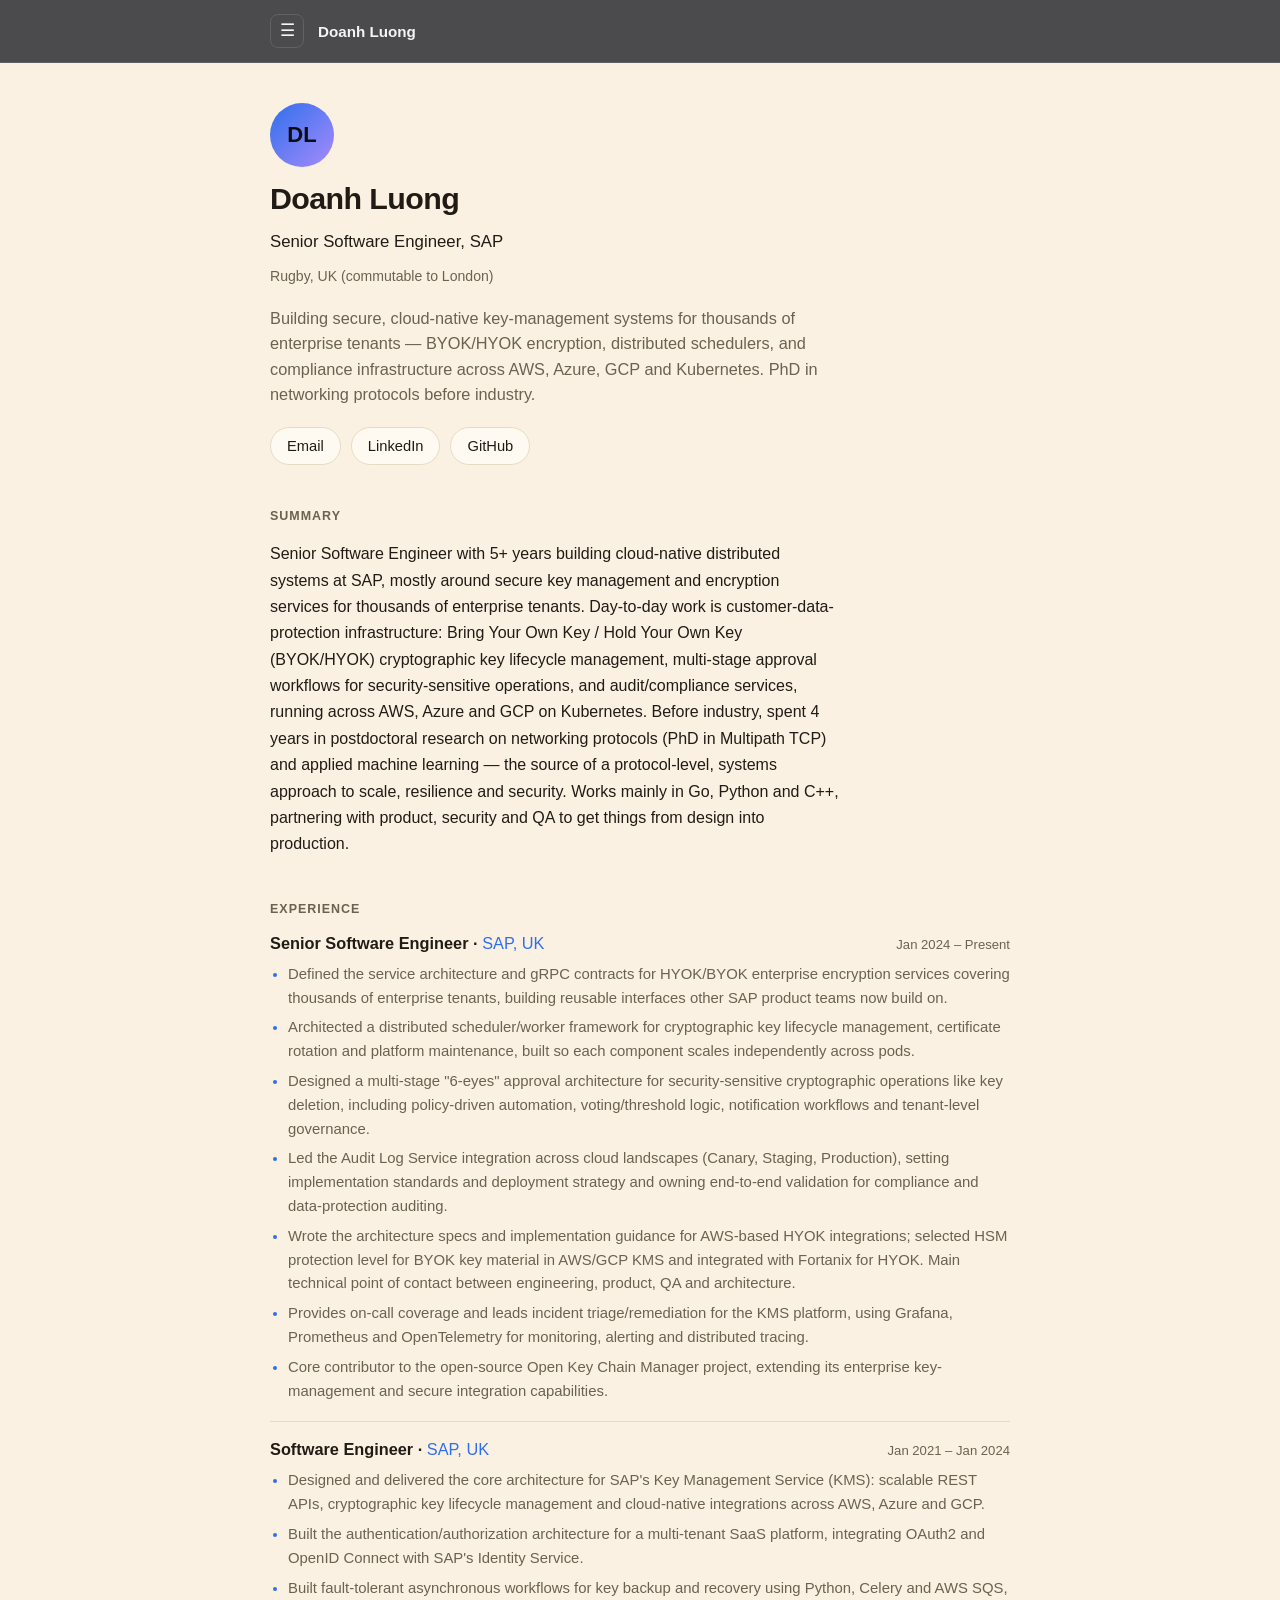
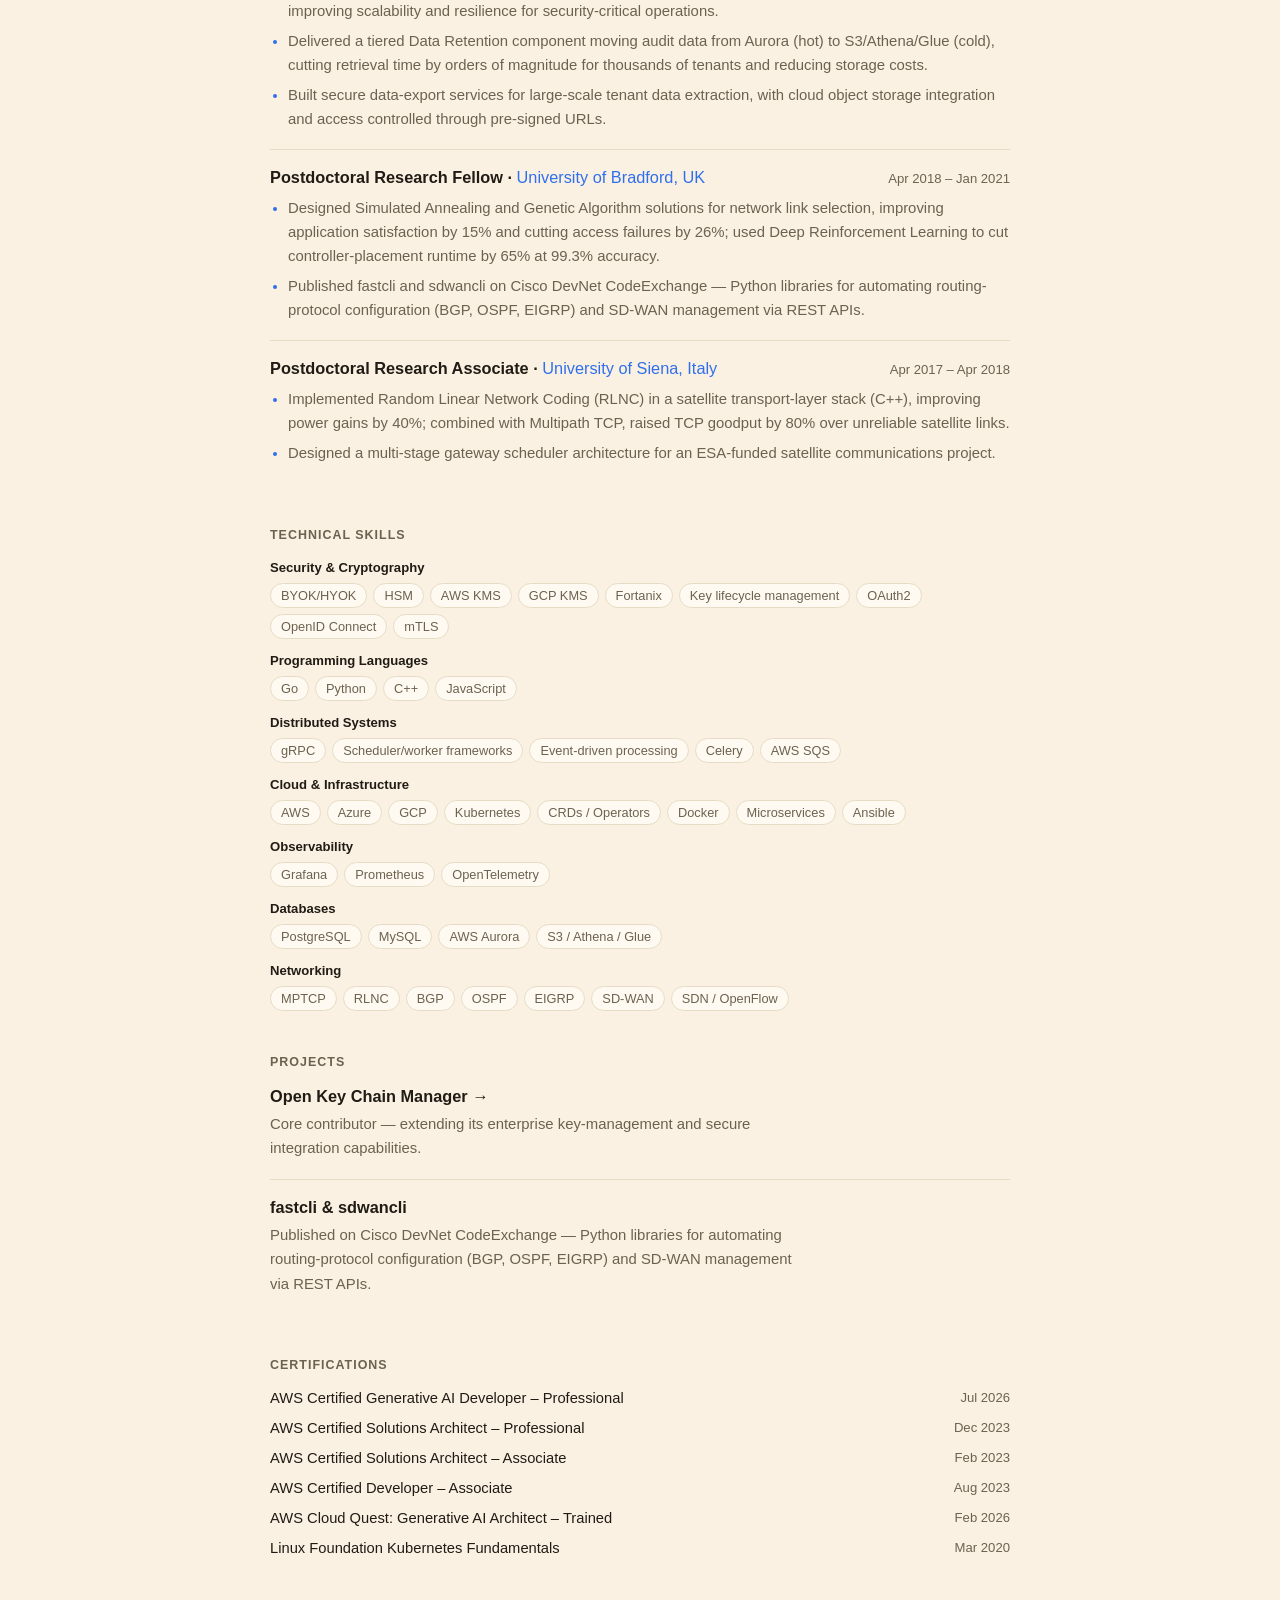
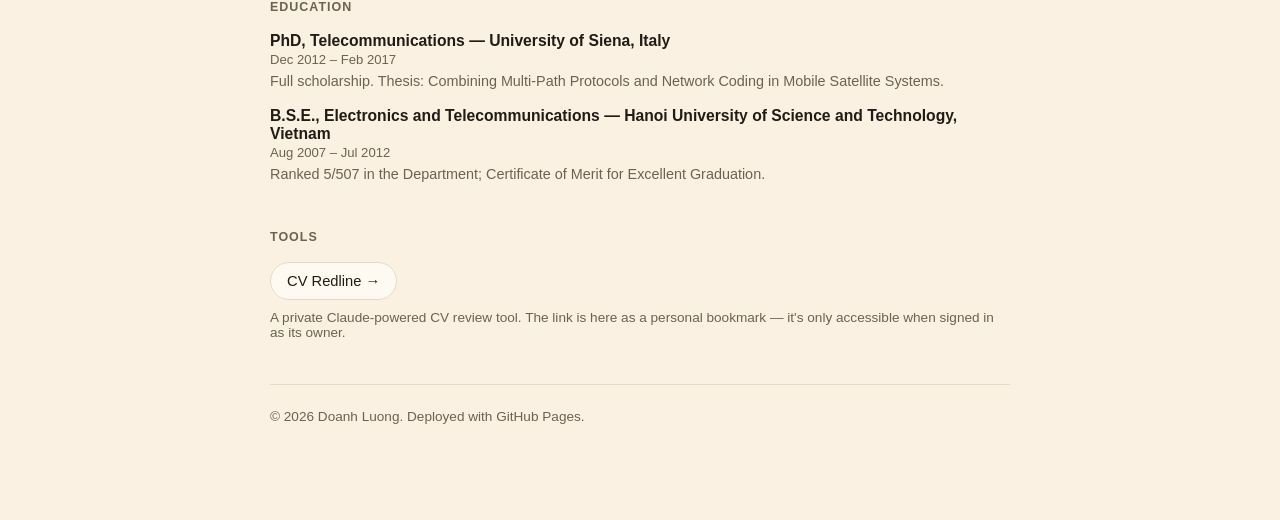
==== index.html @ 2b7ab1e9 "Switch nav to hamburger dropdown menu, warm cream/dark-gray theme Replaces the horizontal tab bar wi" ====
<!doctype html>
<html lang="en">
<head>
<meta charset="UTF-8" />
<meta name="viewport" content="width=device-width, initial-scale=1.0" />
<title>Doanh Luong — Senior Software Engineer</title>
<meta name="description" content="Portfolio of Doanh Luong, Senior Software Engineer at SAP — cloud-native key management, encryption services, and distributed systems." />
<link rel="icon" href="data:," />
<link rel="stylesheet" href="style.css" />
</head>
<body>
  <div class="topnav">
    <div class="topnav-bar">
      <button class="nav-toggle" id="navToggle" type="button" aria-expanded="false" aria-controls="navMenu" aria-label="Toggle navigation">&#9776;</button>
      <a class="brand" href="#top">Doanh Luong</a>
    </div>
    <nav class="nav-menu" id="navMenu" hidden>
      <a href="#top">Home</a>
      <a href="#experience">Experience</a>
      <a href="#skills">Skills</a>
      <a href="#projects">Projects</a>
      <a href="#certifications">Certifications</a>
      <a href="#education">Education</a>
      <a href="#tools">Tools</a>
    </nav>
  </div>
  <div class="wrap">
    <header class="hero" id="top">
      <div class="avatar">DL</div>
      <h1>Doanh Luong</h1>
      <p class="role-line">Senior Software Engineer, SAP</p>
      <p class="location-line">Rugby, UK (commutable to London)</p>
      <p class="tagline">Building secure, cloud-native key-management systems for thousands of enterprise tenants — BYOK/HYOK encryption, distributed schedulers, and compliance infrastructure across AWS, Azure, GCP and Kubernetes. PhD in networking protocols before industry.</p>
      <div class="links" style="margin-top: 6px;">
        <a href="mailto:kimdoanh89@gmail.com">Email</a>
        <a href="https://linkedin.com/in/doanhkimluong" target="_blank" rel="noopener">LinkedIn</a>
        <a href="https://github.com/kimdoanh89" target="_blank" rel="noopener">GitHub</a>
      </div>
    </header>

    <section>
      <h2>Summary</h2>
      <p class="body">
        Senior Software Engineer with 5+ years building cloud-native distributed systems at SAP, mostly around secure key
        management and encryption services for thousands of enterprise tenants. Day-to-day work is customer-data-protection
        infrastructure: Bring Your Own Key / Hold Your Own Key (BYOK/HYOK) cryptographic key lifecycle management,
        multi-stage approval workflows for security-sensitive operations, and audit/compliance services, running across
        AWS, Azure and GCP on Kubernetes. Before industry, spent 4 years in postdoctoral research on networking protocols
        (PhD in Multipath TCP) and applied machine learning — the source of a protocol-level, systems approach to scale,
        resilience and security. Works mainly in Go, Python and C++, partnering with product, security and QA to get things
        from design into production.
      </p>
    </section>

    <section id="experience">
      <h2>Experience</h2>

      <div class="entry">
        <div class="entry-head">
          <p class="entry-title">Senior Software Engineer &middot; <span class="entry-org">SAP, UK</span></p>
          <span class="entry-dates">Jan 2024 – Present</span>
        </div>
        <ul>
          <li>Defined the service architecture and gRPC contracts for HYOK/BYOK enterprise encryption services covering thousands of enterprise tenants, building reusable interfaces other SAP product teams now build on.</li>
          <li>Architected a distributed scheduler/worker framework for cryptographic key lifecycle management, certificate rotation and platform maintenance, built so each component scales independently across pods.</li>
          <li>Designed a multi-stage "6-eyes" approval architecture for security-sensitive cryptographic operations like key deletion, including policy-driven automation, voting/threshold logic, notification workflows and tenant-level governance.</li>
          <li>Led the Audit Log Service integration across cloud landscapes (Canary, Staging, Production), setting implementation standards and deployment strategy and owning end-to-end validation for compliance and data-protection auditing.</li>
          <li>Wrote the architecture specs and implementation guidance for AWS-based HYOK integrations; selected HSM protection level for BYOK key material in AWS/GCP KMS and integrated with Fortanix for HYOK. Main technical point of contact between engineering, product, QA and architecture.</li>
          <li>Provides on-call coverage and leads incident triage/remediation for the KMS platform, using Grafana, Prometheus and OpenTelemetry for monitoring, alerting and distributed tracing.</li>
          <li>Core contributor to the open-source Open Key Chain Manager project, extending its enterprise key-management and secure integration capabilities.</li>
        </ul>
      </div>

      <div class="entry">
        <div class="entry-head">
          <p class="entry-title">Software Engineer &middot; <span class="entry-org">SAP, UK</span></p>
          <span class="entry-dates">Jan 2021 – Jan 2024</span>
        </div>
        <ul>
          <li>Designed and delivered the core architecture for SAP's Key Management Service (KMS): scalable REST APIs, cryptographic key lifecycle management and cloud-native integrations across AWS, Azure and GCP.</li>
          <li>Built the authentication/authorization architecture for a multi-tenant SaaS platform, integrating OAuth2 and OpenID Connect with SAP's Identity Service.</li>
          <li>Built fault-tolerant asynchronous workflows for key backup and recovery using Python, Celery and AWS SQS, improving scalability and resilience for security-critical operations.</li>
          <li>Delivered a tiered Data Retention component moving audit data from Aurora (hot) to S3/Athena/Glue (cold), cutting retrieval time by orders of magnitude for thousands of tenants and reducing storage costs.</li>
          <li>Built secure data-export services for large-scale tenant data extraction, with cloud object storage integration and access controlled through pre-signed URLs.</li>
        </ul>
      </div>

      <div class="entry">
        <div class="entry-head">
          <p class="entry-title">Postdoctoral Research Fellow &middot; <span class="entry-org">University of Bradford, UK</span></p>
          <span class="entry-dates">Apr 2018 – Jan 2021</span>
        </div>
        <ul>
          <li>Designed Simulated Annealing and Genetic Algorithm solutions for network link selection, improving application satisfaction by 15% and cutting access failures by 26%; used Deep Reinforcement Learning to cut controller-placement runtime by 65% at 99.3% accuracy.</li>
          <li>Published fastcli and sdwancli on Cisco DevNet CodeExchange — Python libraries for automating routing-protocol configuration (BGP, OSPF, EIGRP) and SD-WAN management via REST APIs.</li>
        </ul>
      </div>

      <div class="entry">
        <div class="entry-head">
          <p class="entry-title">Postdoctoral Research Associate &middot; <span class="entry-org">University of Siena, Italy</span></p>
          <span class="entry-dates">Apr 2017 – Apr 2018</span>
        </div>
        <ul>
          <li>Implemented Random Linear Network Coding (RLNC) in a satellite transport-layer stack (C++), improving power gains by 40%; combined with Multipath TCP, raised TCP goodput by 80% over unreliable satellite links.</li>
          <li>Designed a multi-stage gateway scheduler architecture for an ESA-funded satellite communications project.</li>
        </ul>
      </div>
    </section>

    <section id="skills">
      <h2>Technical Skills</h2>
      <div class="skill-group">
        <p class="skill-group-label">Security &amp; Cryptography</p>
        <div class="tag-row">
          <span class="tag">BYOK/HYOK</span><span class="tag">HSM</span><span class="tag">AWS KMS</span><span class="tag">GCP KMS</span><span class="tag">Fortanix</span><span class="tag">Key lifecycle management</span><span class="tag">OAuth2</span><span class="tag">OpenID Connect</span><span class="tag">mTLS</span>
        </div>
      </div>
      <div class="skill-group">
        <p class="skill-group-label">Programming Languages</p>
        <div class="tag-row">
          <span class="tag">Go</span><span class="tag">Python</span><span class="tag">C++</span><span class="tag">JavaScript</span>
        </div>
      </div>
      <div class="skill-group">
        <p class="skill-group-label">Distributed Systems</p>
        <div class="tag-row">
          <span class="tag">gRPC</span><span class="tag">Scheduler/worker frameworks</span><span class="tag">Event-driven processing</span><span class="tag">Celery</span><span class="tag">AWS SQS</span>
        </div>
      </div>
      <div class="skill-group">
        <p class="skill-group-label">Cloud &amp; Infrastructure</p>
        <div class="tag-row">
          <span class="tag">AWS</span><span class="tag">Azure</span><span class="tag">GCP</span><span class="tag">Kubernetes</span><span class="tag">CRDs / Operators</span><span class="tag">Docker</span><span class="tag">Microservices</span><span class="tag">Ansible</span>
        </div>
      </div>
      <div class="skill-group">
        <p class="skill-group-label">Observability</p>
        <div class="tag-row">
          <span class="tag">Grafana</span><span class="tag">Prometheus</span><span class="tag">OpenTelemetry</span>
        </div>
      </div>
      <div class="skill-group">
        <p class="skill-group-label">Databases</p>
        <div class="tag-row">
          <span class="tag">PostgreSQL</span><span class="tag">MySQL</span><span class="tag">AWS Aurora</span><span class="tag">S3 / Athena / Glue</span>
        </div>
      </div>
      <div class="skill-group">
        <p class="skill-group-label">Networking</p>
        <div class="tag-row">
          <span class="tag">MPTCP</span><span class="tag">RLNC</span><span class="tag">BGP</span><span class="tag">OSPF</span><span class="tag">EIGRP</span><span class="tag">SD-WAN</span><span class="tag">SDN / OpenFlow</span>
        </div>
      </div>
    </section>

    <section id="projects">
      <h2>Projects</h2>
      <div class="entry">
        <div class="entry-head">
          <p class="entry-title"><a href="projects/openkcm-cmk.html">Open Key Chain Manager &rarr;</a></p>
        </div>
        <p class="body" style="color: var(--muted); font-size: 0.93rem;">Core contributor — extending its enterprise key-management and secure integration capabilities.</p>
      </div>
      <div class="entry">
        <div class="entry-head">
          <p class="entry-title">fastcli &amp; sdwancli</p>
        </div>
        <p class="body" style="color: var(--muted); font-size: 0.93rem;">Published on Cisco DevNet CodeExchange — Python libraries for automating routing-protocol configuration (BGP, OSPF, EIGRP) and SD-WAN management via REST APIs.</p>
      </div>
    </section>

    <section id="certifications">
      <h2>Certifications</h2>
      <ul class="cert-list">
        <li><span>AWS Certified Generative AI Developer – Professional</span><span class="cert-date">Jul 2026</span></li>
        <li><span>AWS Certified Solutions Architect – Professional</span><span class="cert-date">Dec 2023</span></li>
        <li><span>AWS Certified Solutions Architect – Associate</span><span class="cert-date">Feb 2023</span></li>
        <li><span>AWS Certified Developer – Associate</span><span class="cert-date">Aug 2023</span></li>
        <li><span>AWS Cloud Quest: Generative AI Architect – Trained</span><span class="cert-date">Feb 2026</span></li>
        <li><span>Linux Foundation Kubernetes Fundamentals</span><span class="cert-date">Mar 2020</span></li>
      </ul>
    </section>

    <section id="education">
      <h2>Education</h2>
      <div class="edu-list">
        <div class="edu-item">
          <h3>PhD, Telecommunications — University of Siena, Italy</h3>
          <span class="entry-dates">Dec 2012 – Feb 2017</span>
          <p>Full scholarship. Thesis: Combining Multi-Path Protocols and Network Coding in Mobile Satellite Systems.</p>
        </div>
        <div class="edu-item">
          <h3>B.S.E., Electronics and Telecommunications — Hanoi University of Science and Technology, Vietnam</h3>
          <span class="entry-dates">Aug 2007 – Jul 2012</span>
          <p>Ranked 5/507 in the Department; Certificate of Merit for Excellent Graduation.</p>
        </div>
      </div>
    </section>

    <section id="tools">
      <h2>Tools</h2>
      <div class="links">
        <a href="https://claude.ai/artifact/U8165y3hWyXyZbnRxnXsaL" target="_blank" rel="noopener">CV Redline &rarr;</a>
      </div>
      <p class="note">A private Claude-powered CV review tool. The link is here as a personal bookmark &mdash; it's only accessible when signed in as its owner.</p>
    </section>

    <footer>
      &copy; <span id="year"></span> Doanh Luong. Deployed with GitHub Pages.
    </footer>
  </div>
  <script>
    document.getElementById('year').textContent = new Date().getFullYear();

    var navToggle = document.getElementById('navToggle');
    var navMenu = document.getElementById('navMenu');
    navToggle.addEventListener('click', function () {
      var isOpen = !navMenu.hidden;
      navMenu.hidden = isOpen;
      navToggle.setAttribute('aria-expanded', String(!isOpen));
    });
    navMenu.addEventListener('click', function (e) {
      if (e.target.tagName === 'A') {
        navMenu.hidden = true;
        navToggle.setAttribute('aria-expanded', 'false');
      }
    });
  </script>
</body>
</html>
---- style.css ----
:root {
  --bg: #17140f;
  --bg-elev: #211c16;
  --text: #f2ead9;
  --muted: #a89b84;
  --accent: #6ea8fe;
  --border: #362f22;
  --radius: 14px;
  --nav-bg: #4b4b4d;
  --nav-bg-elev: #5a5a5c;
  --nav-text: #f4f4f4;
  --nav-text-muted: #cfcfcf;
  --nav-border: #616163;
}
@media (prefers-color-scheme: light) {
  :root:not([data-theme="dark"]) {
    --bg: #fbf1e2;
    --bg-elev: #fffaf1;
    --text: #201c15;
    --muted: #6b6250;
    --accent: #2f6fed;
    --border: #e6dcc6;
  }
}
:root[data-theme="dark"] {
  --bg: #17140f;
  --bg-elev: #211c16;
  --text: #f2ead9;
  --muted: #a89b84;
  --accent: #6ea8fe;
  --border: #362f22;
}
* { box-sizing: border-box; }
html {
  scroll-behavior: smooth;
}
body {
  margin: 0;
  padding: 0;
  background: var(--bg);
  color: var(--text);
  font-family: -apple-system, BlinkMacSystemFont, "Segoe UI", Roboto, Helvetica, Arial, sans-serif;
  -webkit-font-smoothing: antialiased;
}
.topnav {
  position: sticky;
  top: 0;
  z-index: 10;
  background: var(--nav-bg);
  border-bottom: 1px solid var(--nav-border);
}
.topnav-bar {
  max-width: 780px;
  margin: 0 auto;
  padding: 14px 20px;
  display: flex;
  align-items: center;
  gap: 14px;
}
.nav-toggle {
  display: inline-flex;
  align-items: center;
  justify-content: center;
  width: 34px;
  height: 34px;
  border-radius: 8px;
  border: 1px solid var(--nav-border);
  background: transparent;
  color: var(--nav-text);
  font-size: 1.05rem;
  line-height: 1;
  cursor: pointer;
  padding: 0;
}
.nav-toggle:hover { background: var(--nav-bg-elev); }
.topnav .brand {
  color: var(--nav-text);
  text-decoration: none;
  font-weight: 600;
  font-size: 0.95rem;
}
.nav-menu {
  display: flex;
  flex-direction: column;
  border-top: 1px solid var(--nav-border);
}
.nav-menu[hidden] { display: none; }
.nav-menu a {
  color: var(--nav-text);
  text-decoration: none;
  font-size: 1rem;
  padding: 16px 20px;
  max-width: 780px;
  width: 100%;
  margin: 0 auto;
  box-sizing: border-box;
  border-bottom: 1px solid var(--nav-border);
}
.nav-menu a:hover { background: var(--nav-bg-elev); color: var(--accent); }
section[id], header[id] {
  scroll-margin-top: 76px;
}
.wrap {
  max-width: 780px;
  margin: 0 auto;
  padding: 40px 20px 96px;
}
header.hero {
  display: flex;
  flex-direction: column;
  gap: 14px;
  margin-bottom: 44px;
}
.avatar {
  width: 64px;
  height: 64px;
  border-radius: 50%;
  background: linear-gradient(135deg, var(--accent), #a78bfa);
  display: flex;
  align-items: center;
  justify-content: center;
  font-size: 22px;
  font-weight: 700;
  color: #0b0d10;
}
h1 {
  font-size: 1.9rem;
  margin: 0;
  letter-spacing: -0.02em;
}
.role-line {
  color: var(--text);
  font-size: 1.05rem;
  margin: 2px 0 0;
}
.location-line {
  color: var(--muted);
  font-size: 0.88rem;
  margin: 2px 0 0;
}
.tagline {
  color: var(--muted);
  font-size: 1.02rem;
  line-height: 1.55;
  margin: 8px 0 0;
  max-width: 62ch;
}
section {
  margin-bottom: 44px;
}
h2 {
  font-size: 0.78rem;
  text-transform: uppercase;
  letter-spacing: 0.08em;
  color: var(--muted);
  margin: 0 0 18px;
}
p.body {
  line-height: 1.65;
  color: var(--text);
  max-width: 64ch;
  margin: 0;
}

.entry {
  display: flex;
  flex-direction: column;
  gap: 6px;
  padding: 18px 0;
  border-top: 1px solid var(--border);
}
.entry:first-of-type { border-top: none; padding-top: 0; }
.entry-head {
  display: flex;
  align-items: baseline;
  justify-content: space-between;
  gap: 12px;
  flex-wrap: wrap;
}
.entry-title {
  font-size: 1.02rem;
  font-weight: 600;
  margin: 0;
}
.entry-title a { color: inherit; text-decoration: none; }
.entry-title a:hover { color: var(--accent); }
.entry-org { color: var(--accent); font-weight: 500; }
.entry-dates {
  color: var(--muted);
  font-size: 0.82rem;
  white-space: nowrap;
  font-variant-numeric: tabular-nums;
}
.entry ul {
  margin: 4px 0 0;
  padding-left: 18px;
  color: var(--muted);
  font-size: 0.93rem;
  line-height: 1.6;
  display: flex;
  flex-direction: column;
  gap: 6px;
}
.entry ul li::marker { color: var(--accent); }

.skill-group {
  margin-bottom: 14px;
}
.skill-group:last-child { margin-bottom: 0; }
.skill-group-label {
  font-size: 0.82rem;
  color: var(--text);
  font-weight: 600;
  margin: 0 0 8px;
}
.tag-row {
  display: flex;
  flex-wrap: wrap;
  gap: 6px;
}
.tag {
  font-size: 0.8rem;
  padding: 4px 10px;
  border-radius: 999px;
  border: 1px solid var(--border);
  background: var(--bg-elev);
  color: var(--muted);
}

.cert-list, .edu-list {
  display: flex;
  flex-direction: column;
  gap: 14px;
  margin: 0;
  padding: 0;
  list-style: none;
}
.cert-list li {
  display: flex;
  justify-content: space-between;
  gap: 12px;
  font-size: 0.92rem;
  flex-wrap: wrap;
}
.cert-date { color: var(--muted); font-size: 0.82rem; white-space: nowrap; }

.edu-item h3 {
  margin: 0 0 2px;
  font-size: 0.98rem;
}
.edu-item .entry-dates { display: block; margin-bottom: 4px; }
.edu-item p {
  margin: 0;
  color: var(--muted);
  font-size: 0.9rem;
  line-height: 1.5;
}

.links {
  display: flex;
  flex-wrap: wrap;
  gap: 10px;
}
.links a {
  display: inline-flex;
  align-items: center;
  gap: 8px;
  padding: 10px 16px;
  border-radius: 999px;
  border: 1px solid var(--border);
  background: var(--bg-elev);
  color: var(--text);
  text-decoration: none;
  font-size: 0.92rem;
  transition: border-color 0.15s ease, transform 0.15s ease;
}
.links a:hover {
  border-color: var(--accent);
  transform: translateY(-1px);
}
.note {
  margin-top: 10px;
  font-size: 0.85rem;
  color: var(--muted);
}
footer {
  color: var(--muted);
  font-size: 0.85rem;
  border-top: 1px solid var(--border);
  padding-top: 24px;
}

/* Project case-study pages */
.back-link {
  display: inline-flex;
  align-items: center;
  gap: 6px;
  color: var(--muted);
  text-decoration: none;
  font-size: 0.88rem;
  margin-bottom: 28px;
}
.back-link:hover { color: var(--accent); }
.project-role {
  display: inline-block;
  font-size: 0.78rem;
  color: var(--accent);
  border: 1px solid var(--border);
  background: var(--bg-elev);
  border-radius: 999px;
  padding: 4px 12px;
  margin-bottom: 10px;
  width: fit-content;
}
.callout {
  border: 1px solid var(--border);
  background: var(--bg-elev);
  border-radius: var(--radius);
  padding: 18px 20px;
}
.callout p { margin: 0; }
.decision {
  padding: 16px 0;
  border-top: 1px solid var(--border);
}
.decision:first-of-type { border-top: none; padding-top: 0; }
.decision h3 {
  font-size: 0.98rem;
  margin: 0 0 6px;
}
.decision p {
  margin: 0;
  color: var(--muted);
  font-size: 0.93rem;
  line-height: 1.6;
}
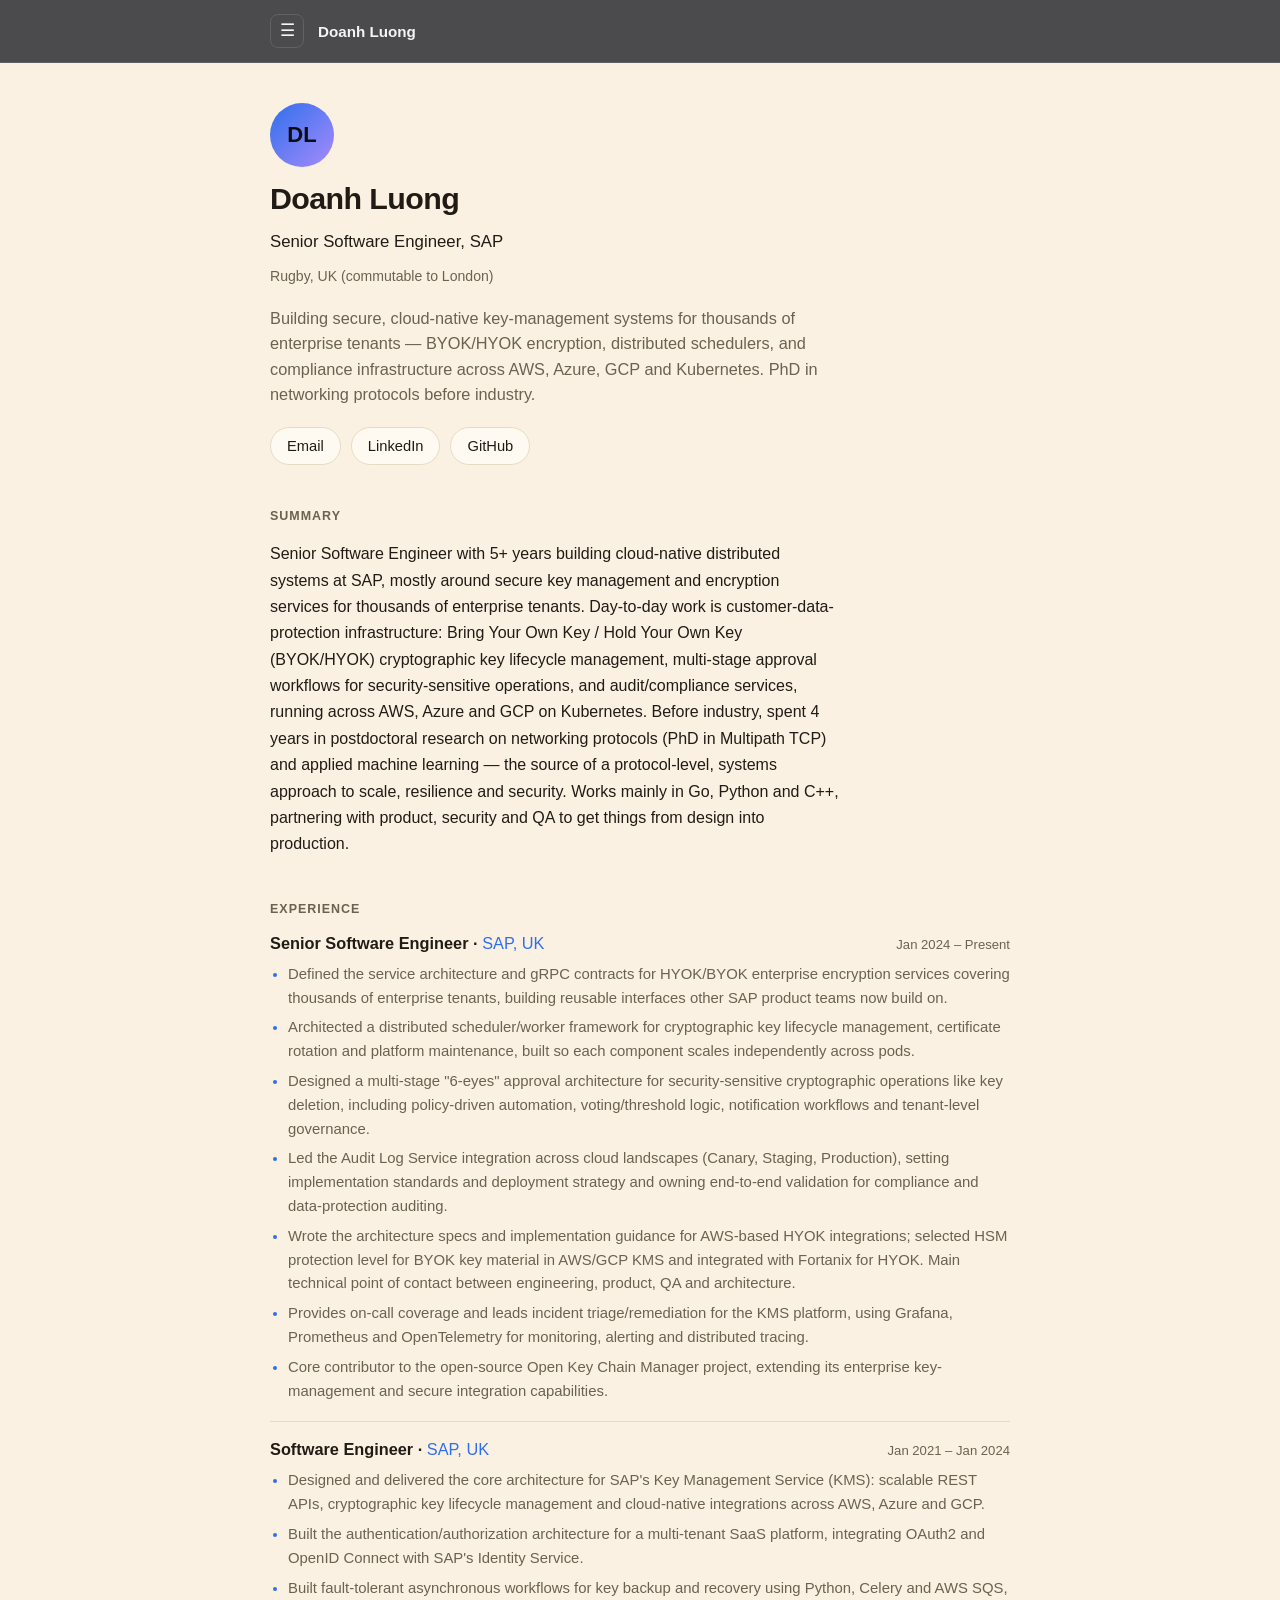
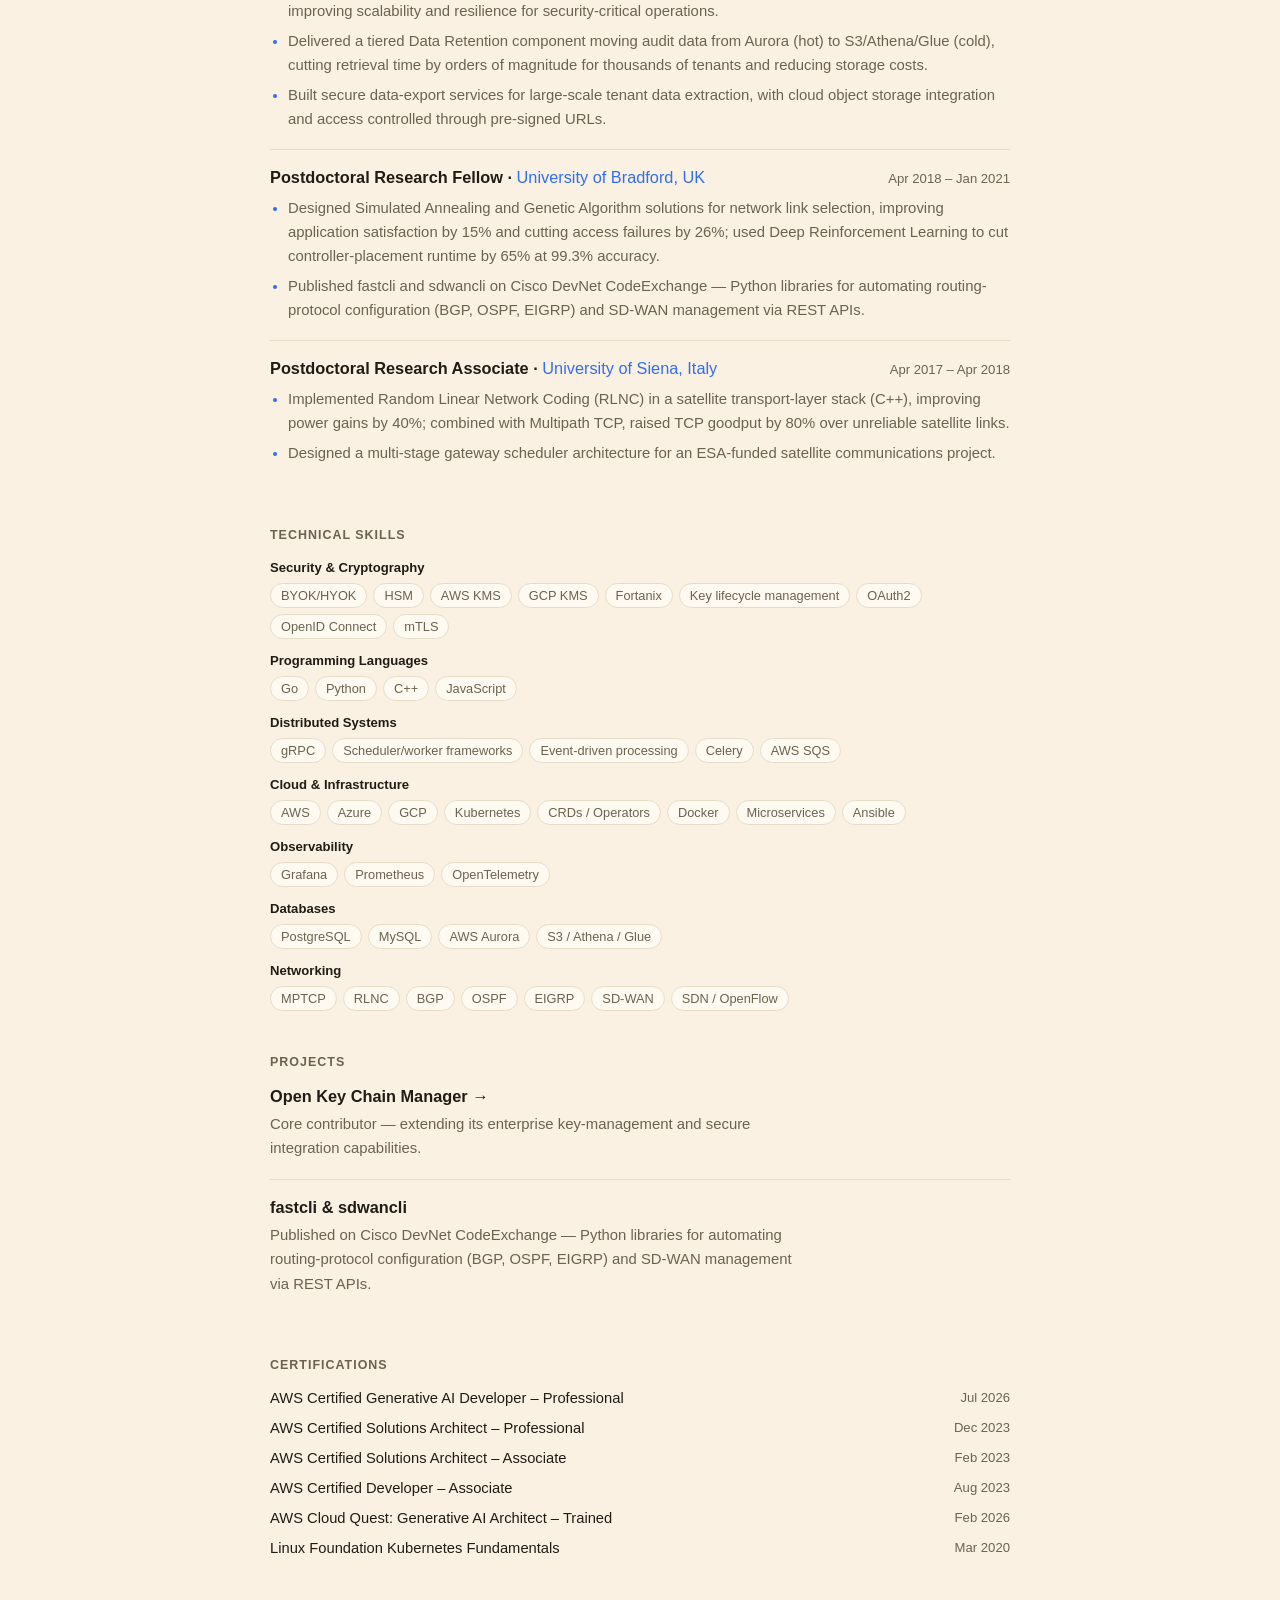
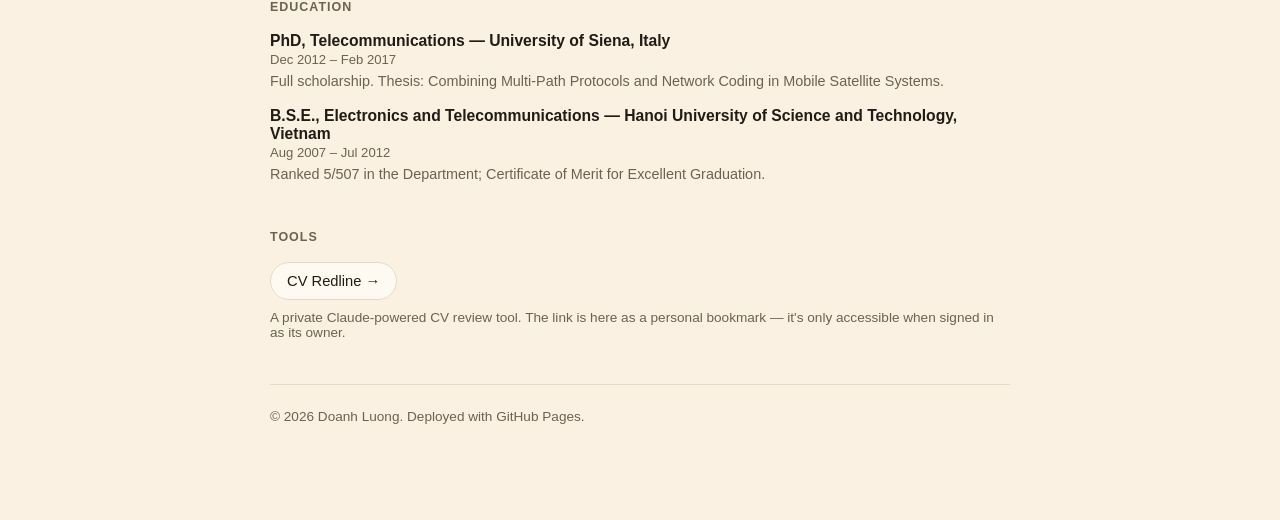
==== commit 4cff4c03: "Link fastcli and sdwancli entries to their GitHub repos sdwancli corresponds to the sdwan-python-res" ====
--- a/index.html
+++ b/index.html
@@ -15,13 +15,7 @@
       <a class="brand" href="#top">Doanh Luong</a>
     </div>
     <nav class="nav-menu" id="navMenu" hidden>
-      <a href="#top">Home</a>
-      <a href="#experience">Experience</a>
-      <a href="#skills">Skills</a>
       <a href="#projects">Projects</a>
-      <a href="#certifications">Certifications</a>
-      <a href="#education">Education</a>
-      <a href="#tools">Tools</a>
     </nav>
   </div>
   <div class="wrap">
@@ -164,7 +158,7 @@
       </div>
       <div class="entry">
         <div class="entry-head">
-          <p class="entry-title">fastcli &amp; sdwancli</p>
+          <p class="entry-title"><a href="https://github.com/kimdoanh89/fastcli" target="_blank" rel="noopener">fastcli</a> &amp; <a href="https://github.com/kimdoanh89/sdwan-python-rest-api" target="_blank" rel="noopener">sdwancli</a></p>
         </div>
         <p class="body" style="color: var(--muted); font-size: 0.93rem;">Published on Cisco DevNet CodeExchange — Python libraries for automating routing-protocol configuration (BGP, OSPF, EIGRP) and SD-WAN management via REST APIs.</p>
       </div>
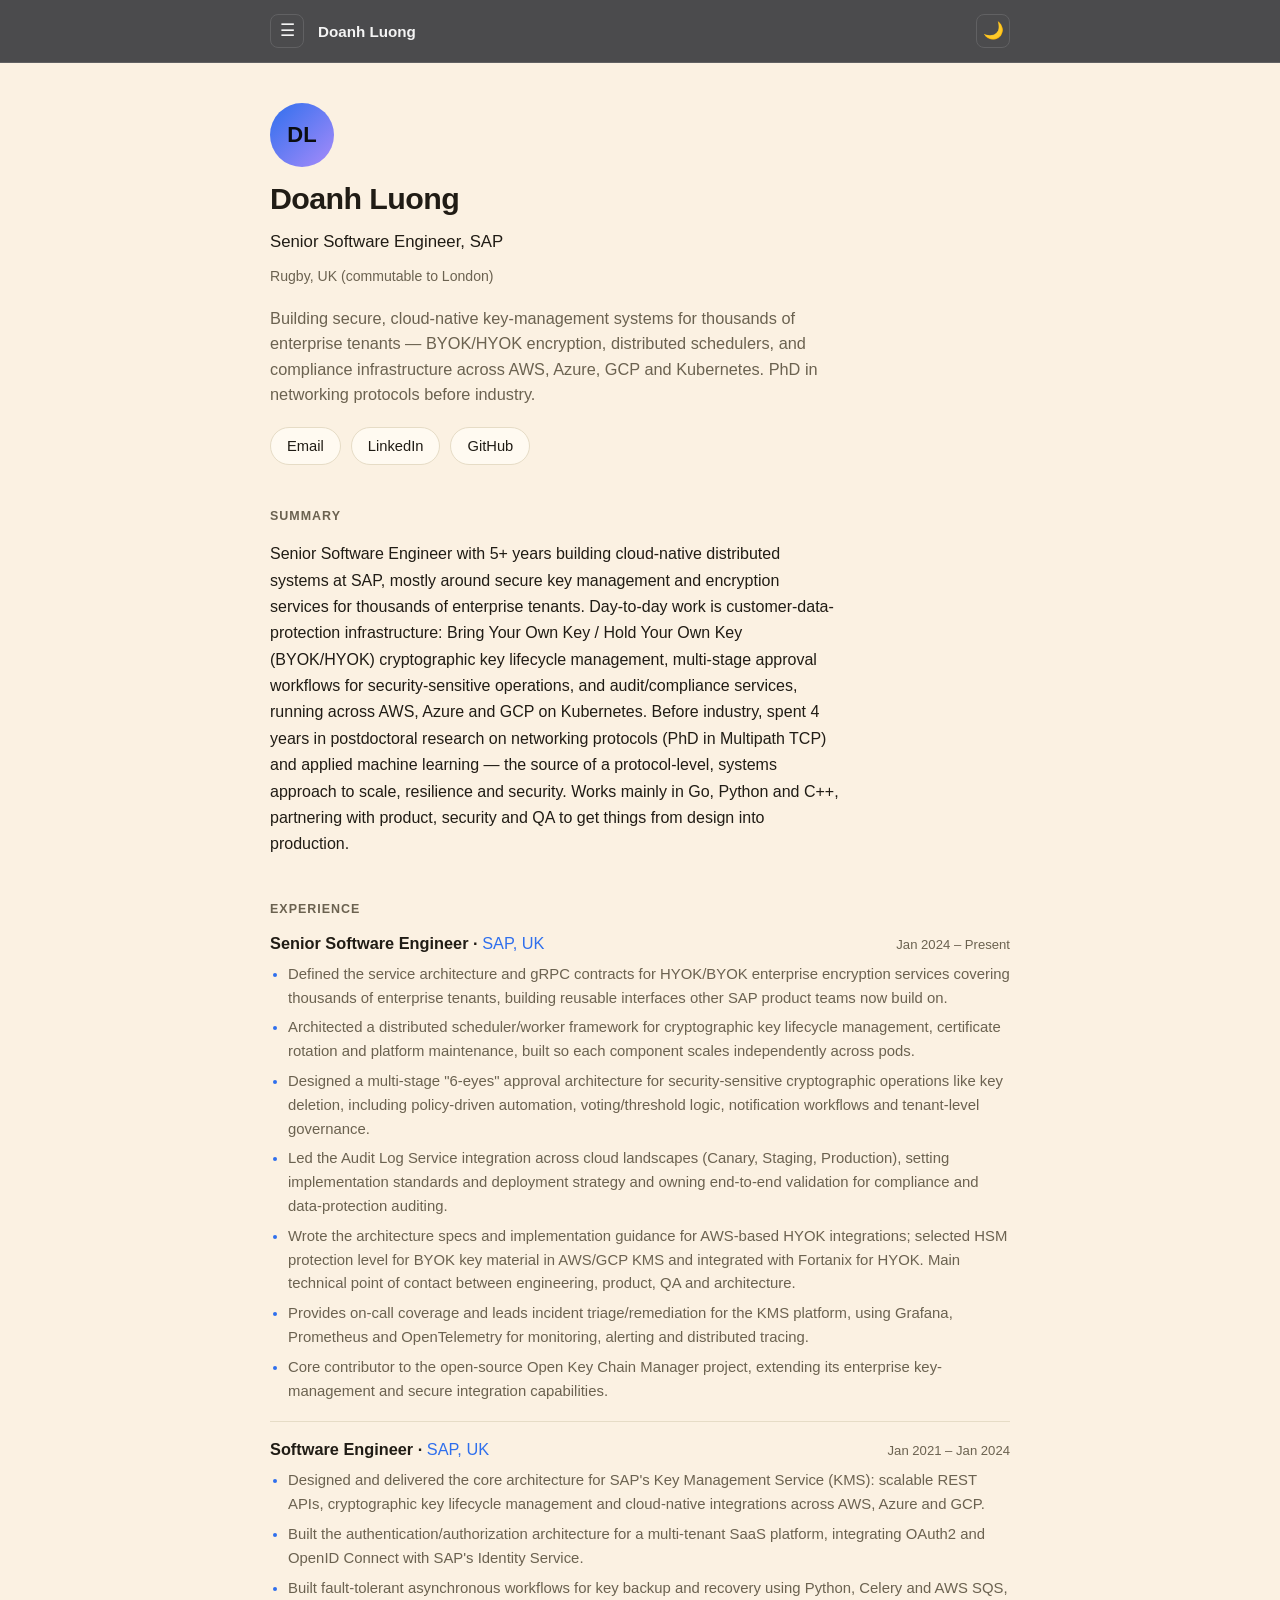
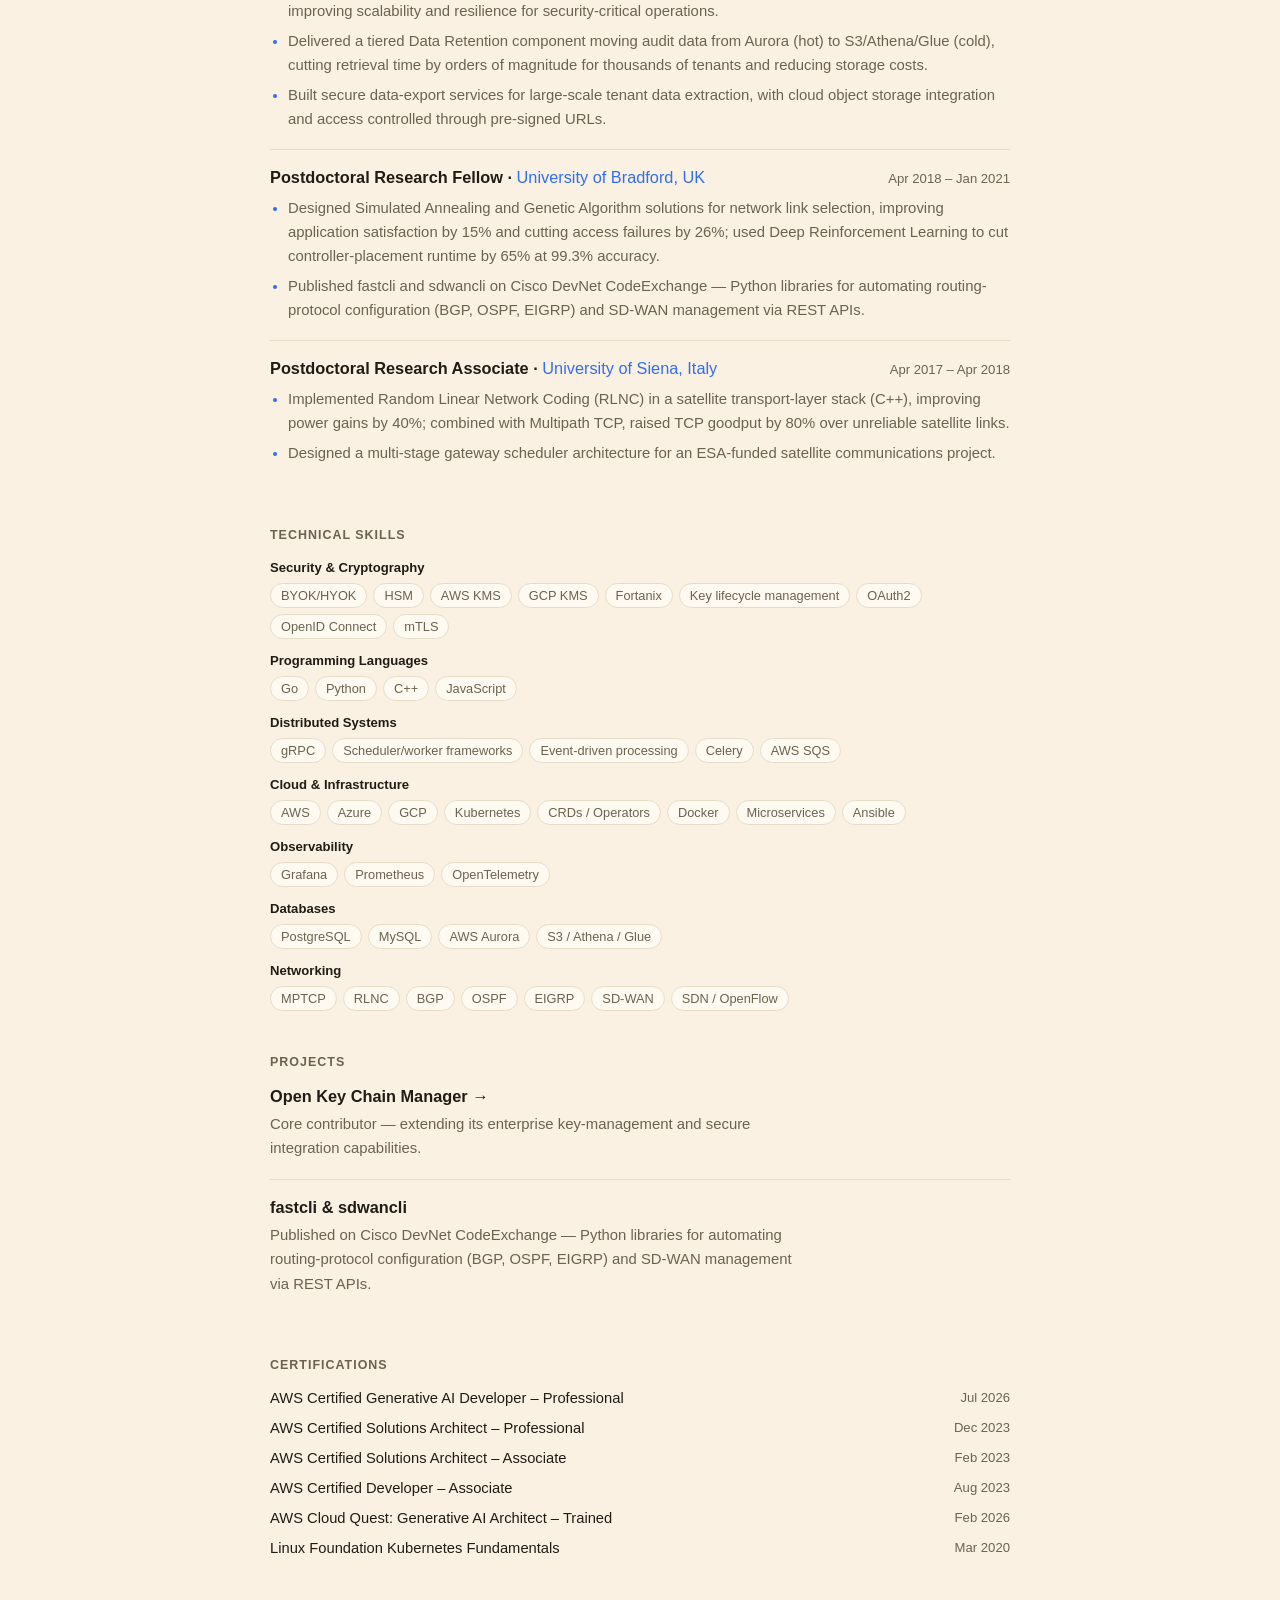
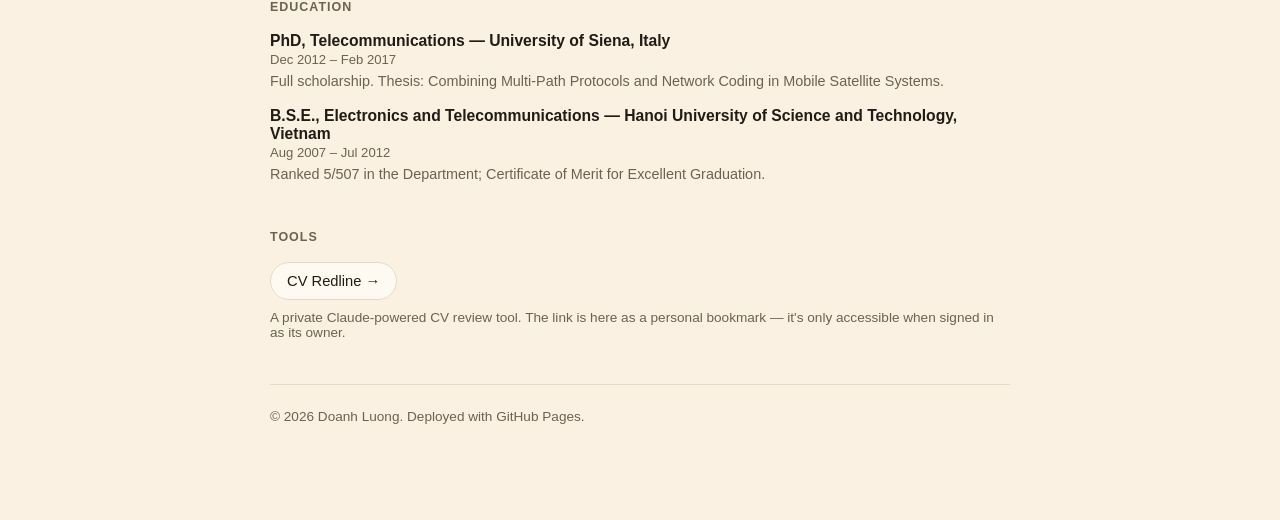
==== commit 30dbf243: "Add manual dark/light theme toggle A sun/moon button in the nav bar toggles data-theme and persists " ====
--- a/index.html
+++ b/index.html
@@ -7,12 +7,25 @@
 <meta name="description" content="Portfolio of Doanh Luong, Senior Software Engineer at SAP — cloud-native key management, encryption services, and distributed systems." />
 <link rel="icon" href="data:," />
 <link rel="stylesheet" href="style.css" />
+<script>
+  (function () {
+    try {
+      var stored = localStorage.getItem('theme');
+      if (stored === 'light' || stored === 'dark') {
+        document.documentElement.setAttribute('data-theme', stored);
+      }
+    } catch (e) {}
+  })();
+</script>
 </head>
 <body>
   <div class="topnav">
     <div class="topnav-bar">
-      <button class="nav-toggle" id="navToggle" type="button" aria-expanded="false" aria-controls="navMenu" aria-label="Toggle navigation">&#9776;</button>
-      <a class="brand" href="#top">Doanh Luong</a>
+      <div class="topnav-left">
+        <button class="nav-toggle" id="navToggle" type="button" aria-expanded="false" aria-controls="navMenu" aria-label="Toggle navigation">&#9776;</button>
+        <a class="brand" href="#top">Doanh Luong</a>
+      </div>
+      <button class="theme-toggle" id="themeToggle" type="button" aria-label="Toggle color theme">&#127769;</button>
     </div>
     <nav class="nav-menu" id="navMenu" hidden>
       <a href="#projects">Projects</a>
@@ -220,6 +233,23 @@
         navToggle.setAttribute('aria-expanded', 'false');
       }
     });
+
+    var themeToggle = document.getElementById('themeToggle');
+    function currentTheme() {
+      var attr = document.documentElement.getAttribute('data-theme');
+      if (attr === 'light' || attr === 'dark') return attr;
+      return window.matchMedia('(prefers-color-scheme: dark)').matches ? 'dark' : 'light';
+    }
+    function updateThemeIcon() {
+      themeToggle.textContent = currentTheme() === 'dark' ? '☀️' : '🌙';
+    }
+    themeToggle.addEventListener('click', function () {
+      var next = currentTheme() === 'dark' ? 'light' : 'dark';
+      document.documentElement.setAttribute('data-theme', next);
+      try { localStorage.setItem('theme', next); } catch (e) {}
+      updateThemeIcon();
+    });
+    updateThemeIcon();
   </script>
 </body>
 </html>
--- a/style.css
+++ b/style.css
@@ -55,9 +55,16 @@
   padding: 14px 20px;
   display: flex;
   align-items: center;
+  justify-content: space-between;
   gap: 14px;
 }
-.nav-toggle {
+.topnav-left {
+  display: flex;
+  align-items: center;
+  gap: 14px;
+}
+.nav-toggle,
+.theme-toggle {
   display: inline-flex;
   align-items: center;
   justify-content: center;
@@ -72,7 +79,8 @@
   cursor: pointer;
   padding: 0;
 }
-.nav-toggle:hover { background: var(--nav-bg-elev); }
+.nav-toggle:hover,
+.theme-toggle:hover { background: var(--nav-bg-elev); }
 .topnav .brand {
   color: var(--nav-text);
   text-decoration: none;
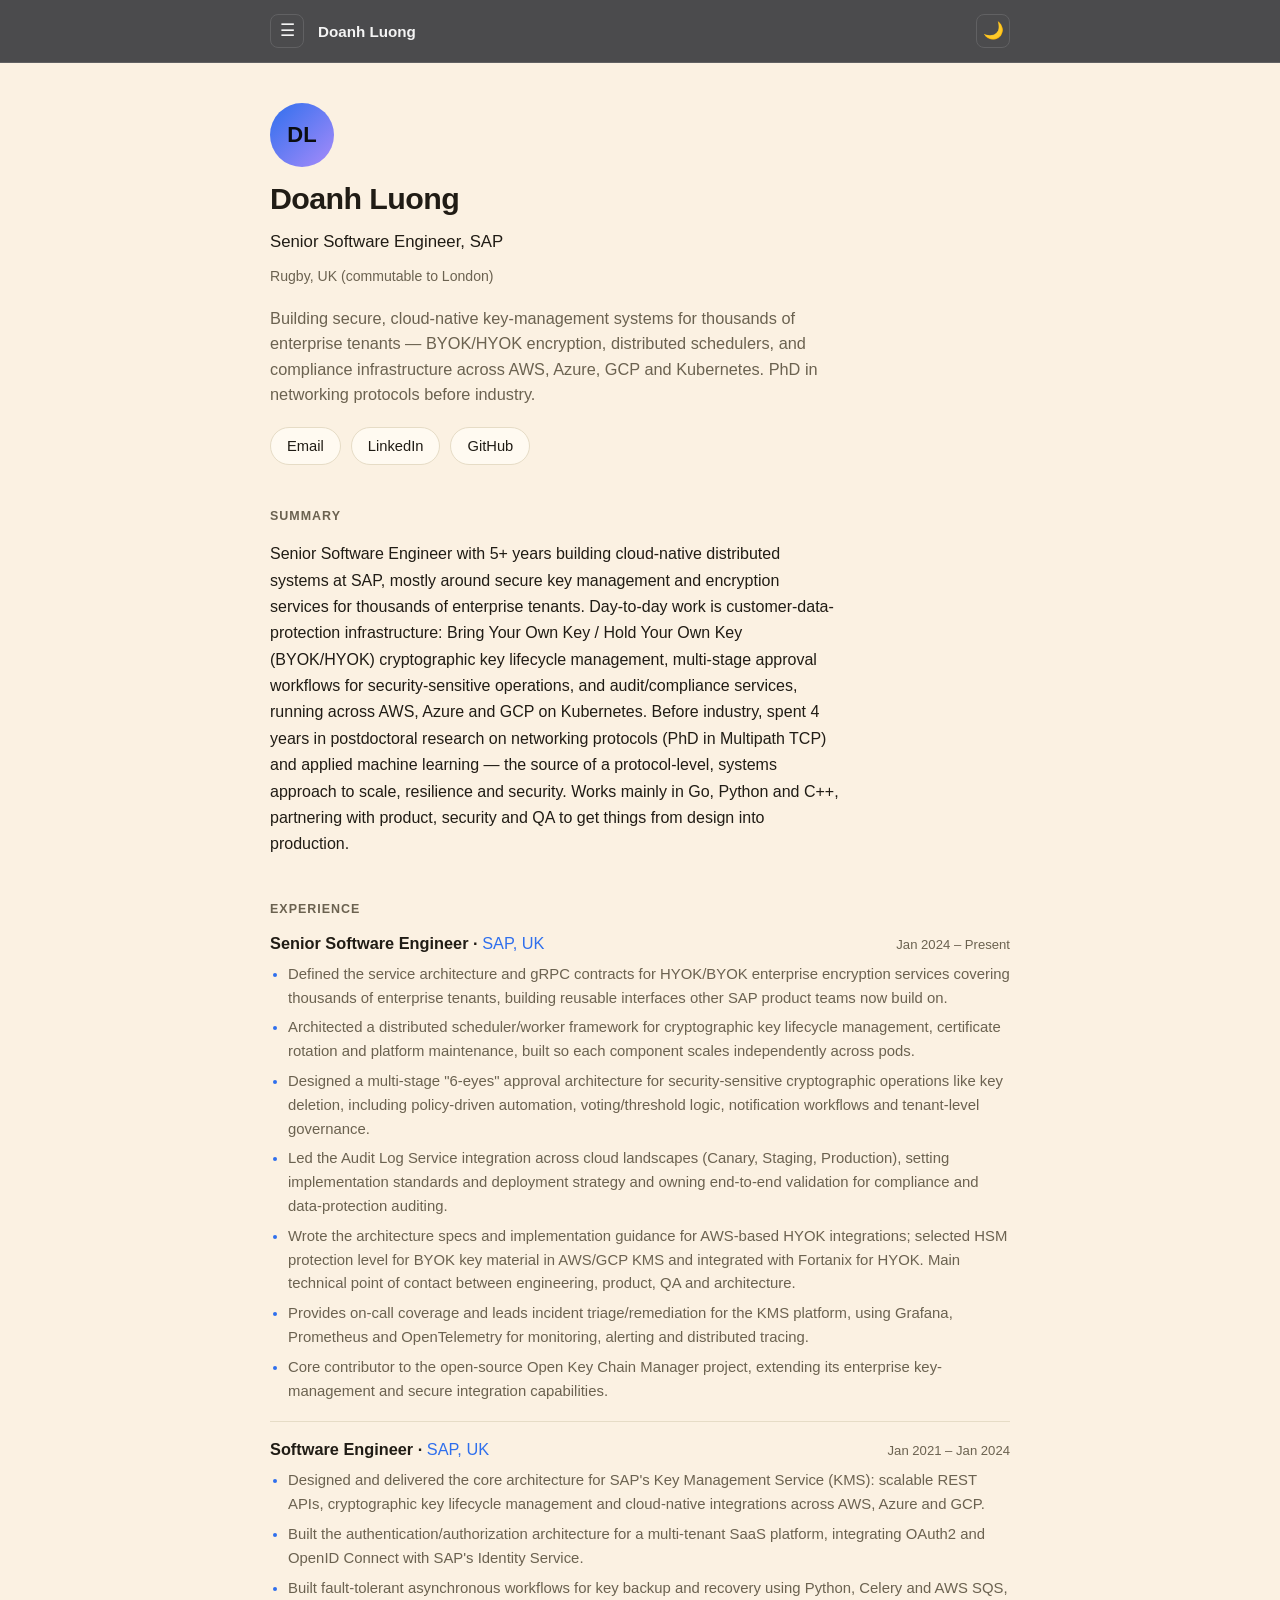
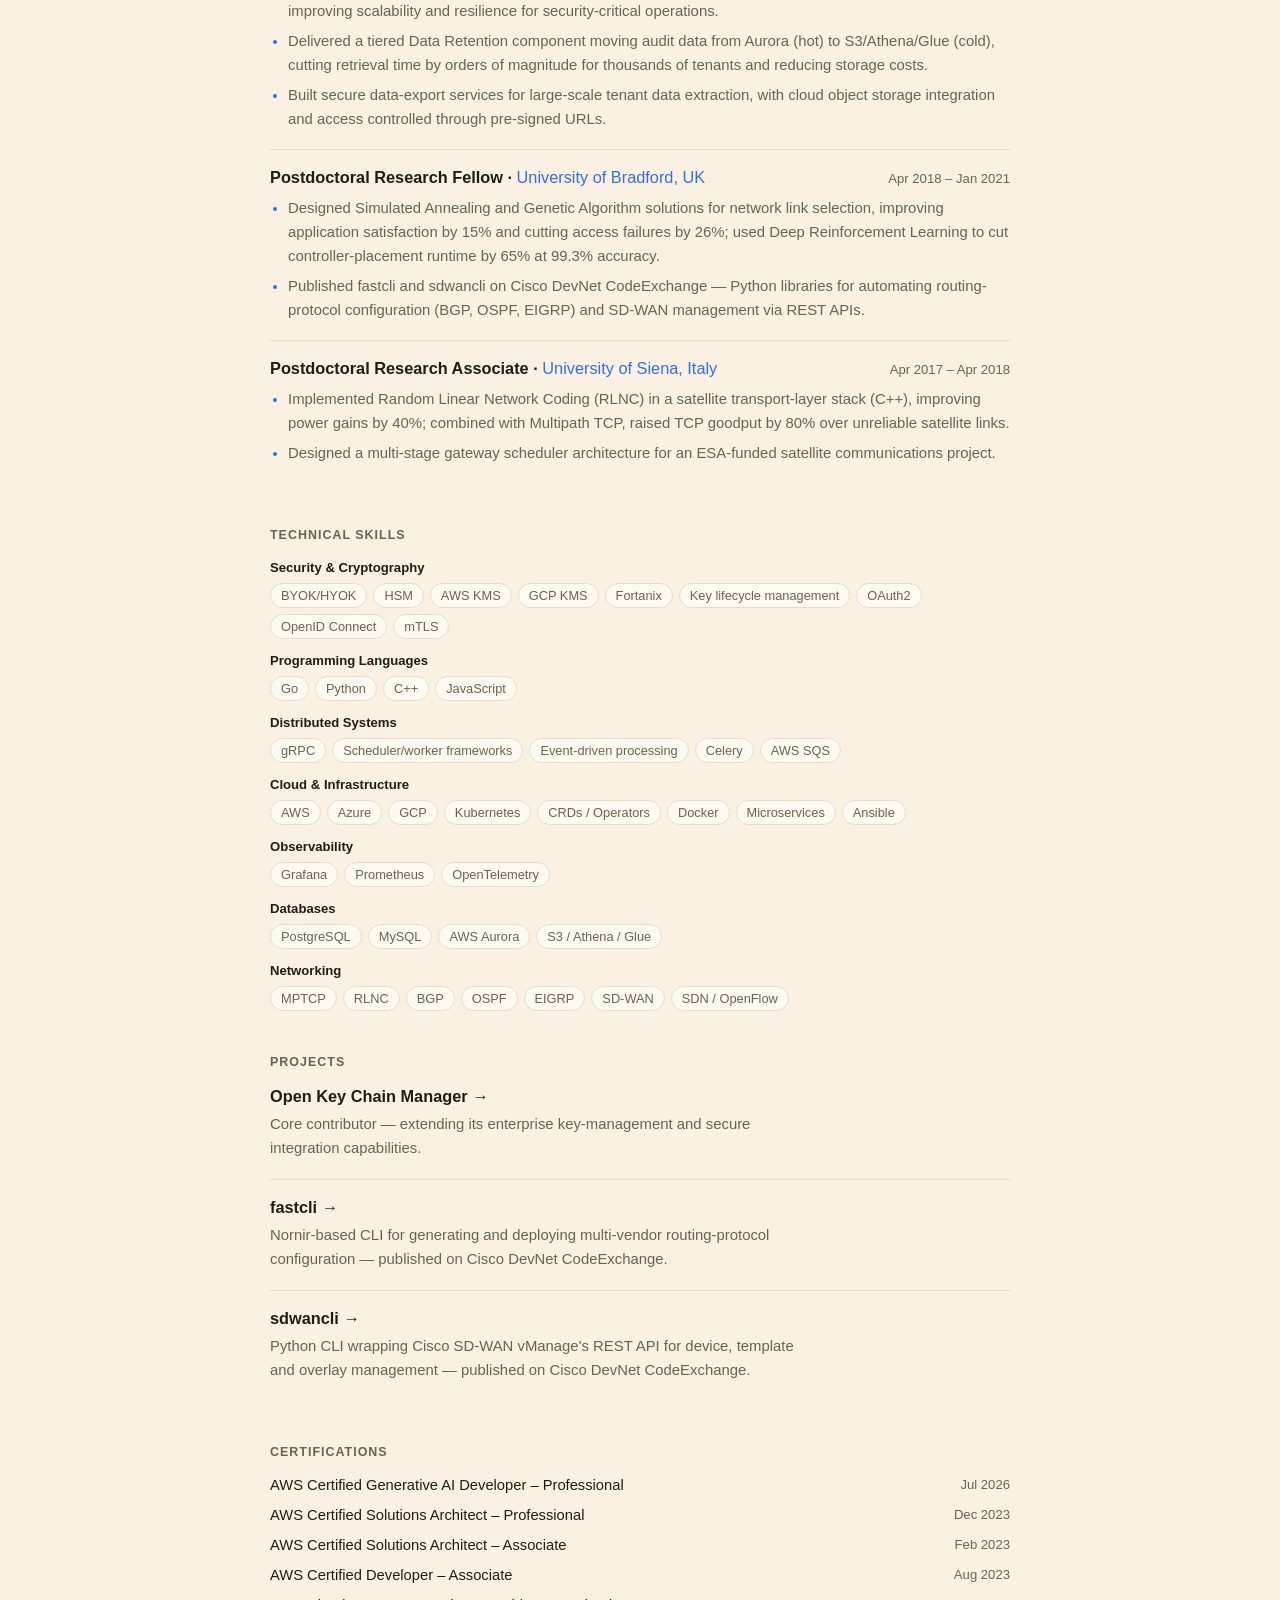
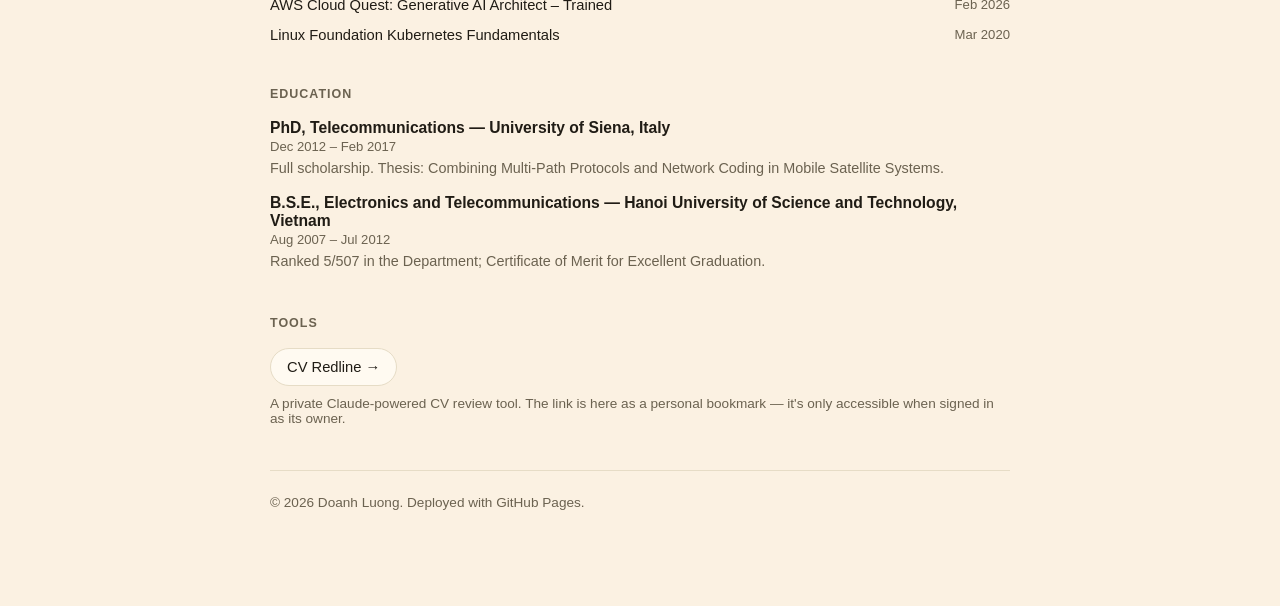
==== commit 50612e68: "Add case study pages for fastcli and sdwancli Same treatment as the Open Key Chain Manager case stud" ====
--- a/index.html
+++ b/index.html
@@ -171,9 +171,15 @@
       </div>
       <div class="entry">
         <div class="entry-head">
-          <p class="entry-title"><a href="https://github.com/kimdoanh89/fastcli" target="_blank" rel="noopener">fastcli</a> &amp; <a href="https://github.com/kimdoanh89/sdwan-python-rest-api" target="_blank" rel="noopener">sdwancli</a></p>
-        </div>
-        <p class="body" style="color: var(--muted); font-size: 0.93rem;">Published on Cisco DevNet CodeExchange — Python libraries for automating routing-protocol configuration (BGP, OSPF, EIGRP) and SD-WAN management via REST APIs.</p>
+          <p class="entry-title"><a href="projects/fastcli.html">fastcli &rarr;</a></p>
+        </div>
+        <p class="body" style="color: var(--muted); font-size: 0.93rem;">Nornir-based CLI for generating and deploying multi-vendor routing-protocol configuration — published on Cisco DevNet CodeExchange.</p>
+      </div>
+      <div class="entry">
+        <div class="entry-head">
+          <p class="entry-title"><a href="projects/sdwancli.html">sdwancli &rarr;</a></p>
+        </div>
+        <p class="body" style="color: var(--muted); font-size: 0.93rem;">Python CLI wrapping Cisco SD-WAN vManage's REST API for device, template and overlay management — published on Cisco DevNet CodeExchange.</p>
       </div>
     </section>
 
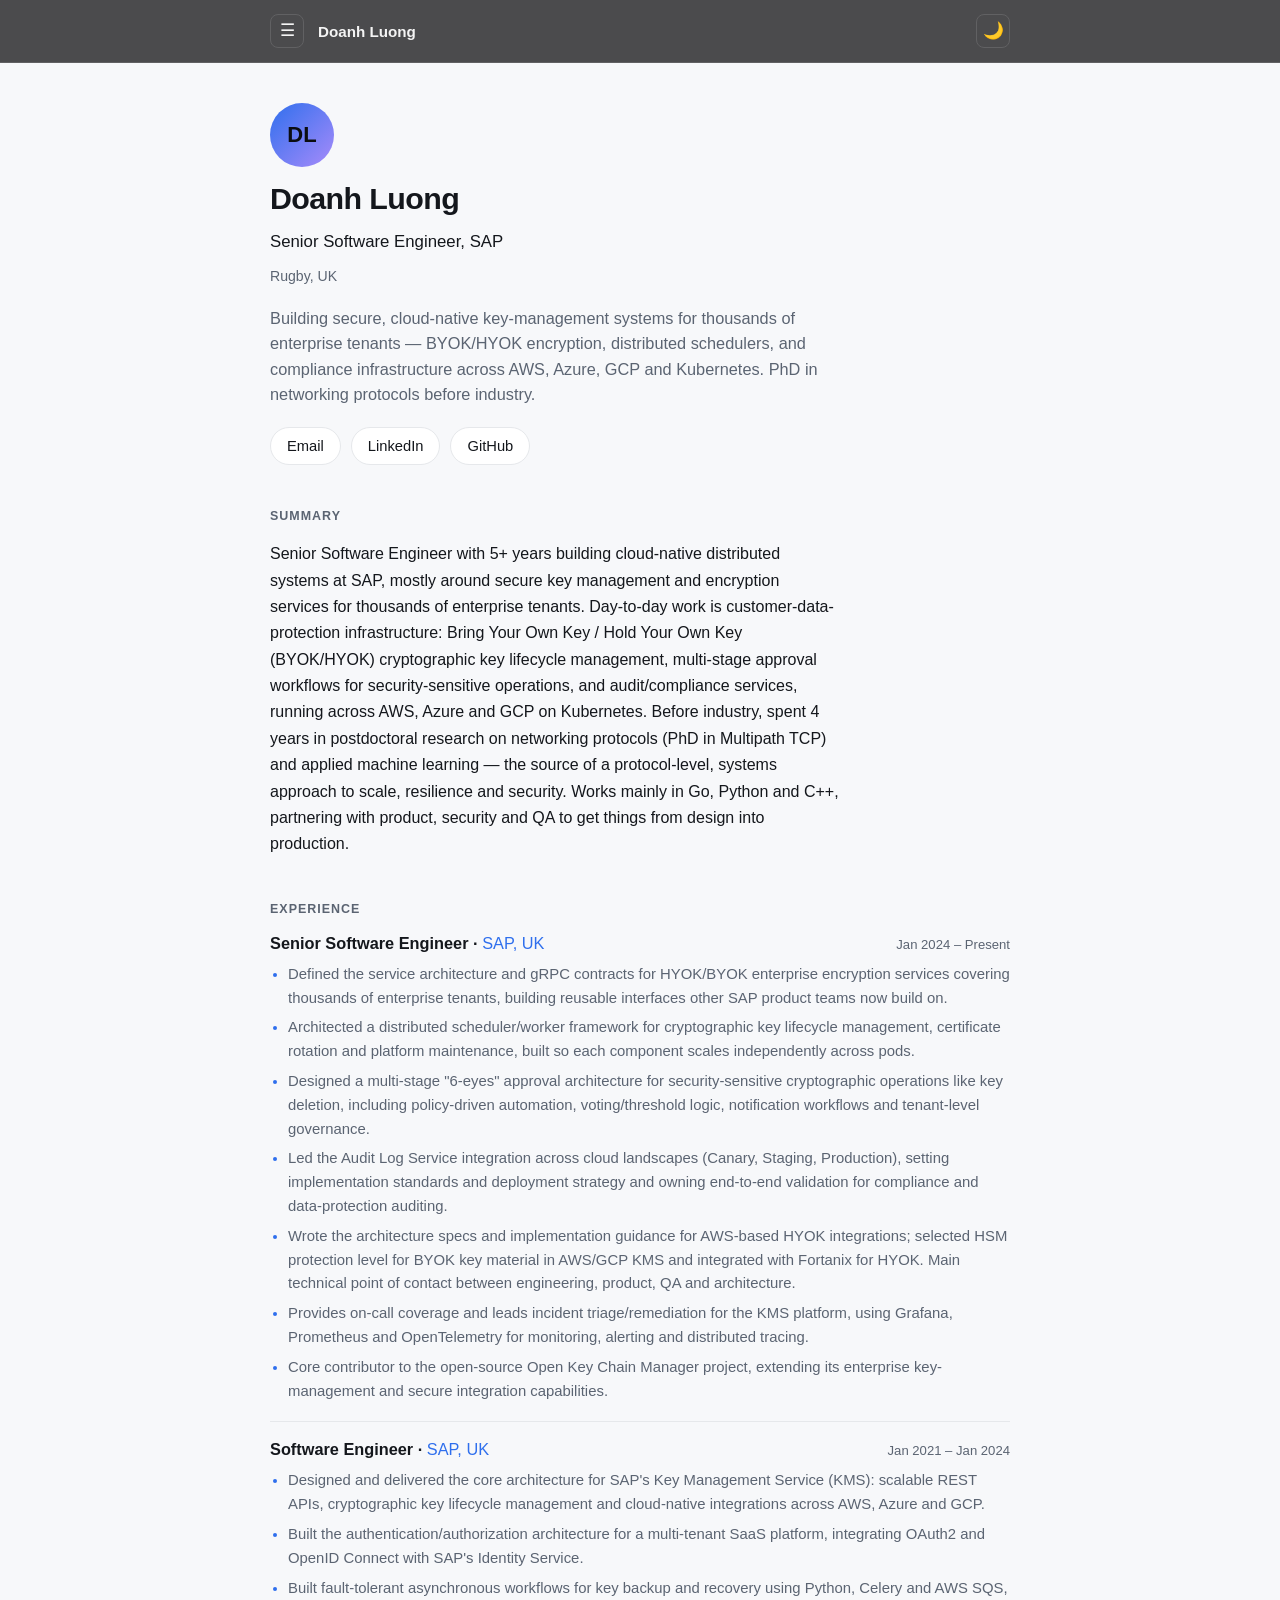
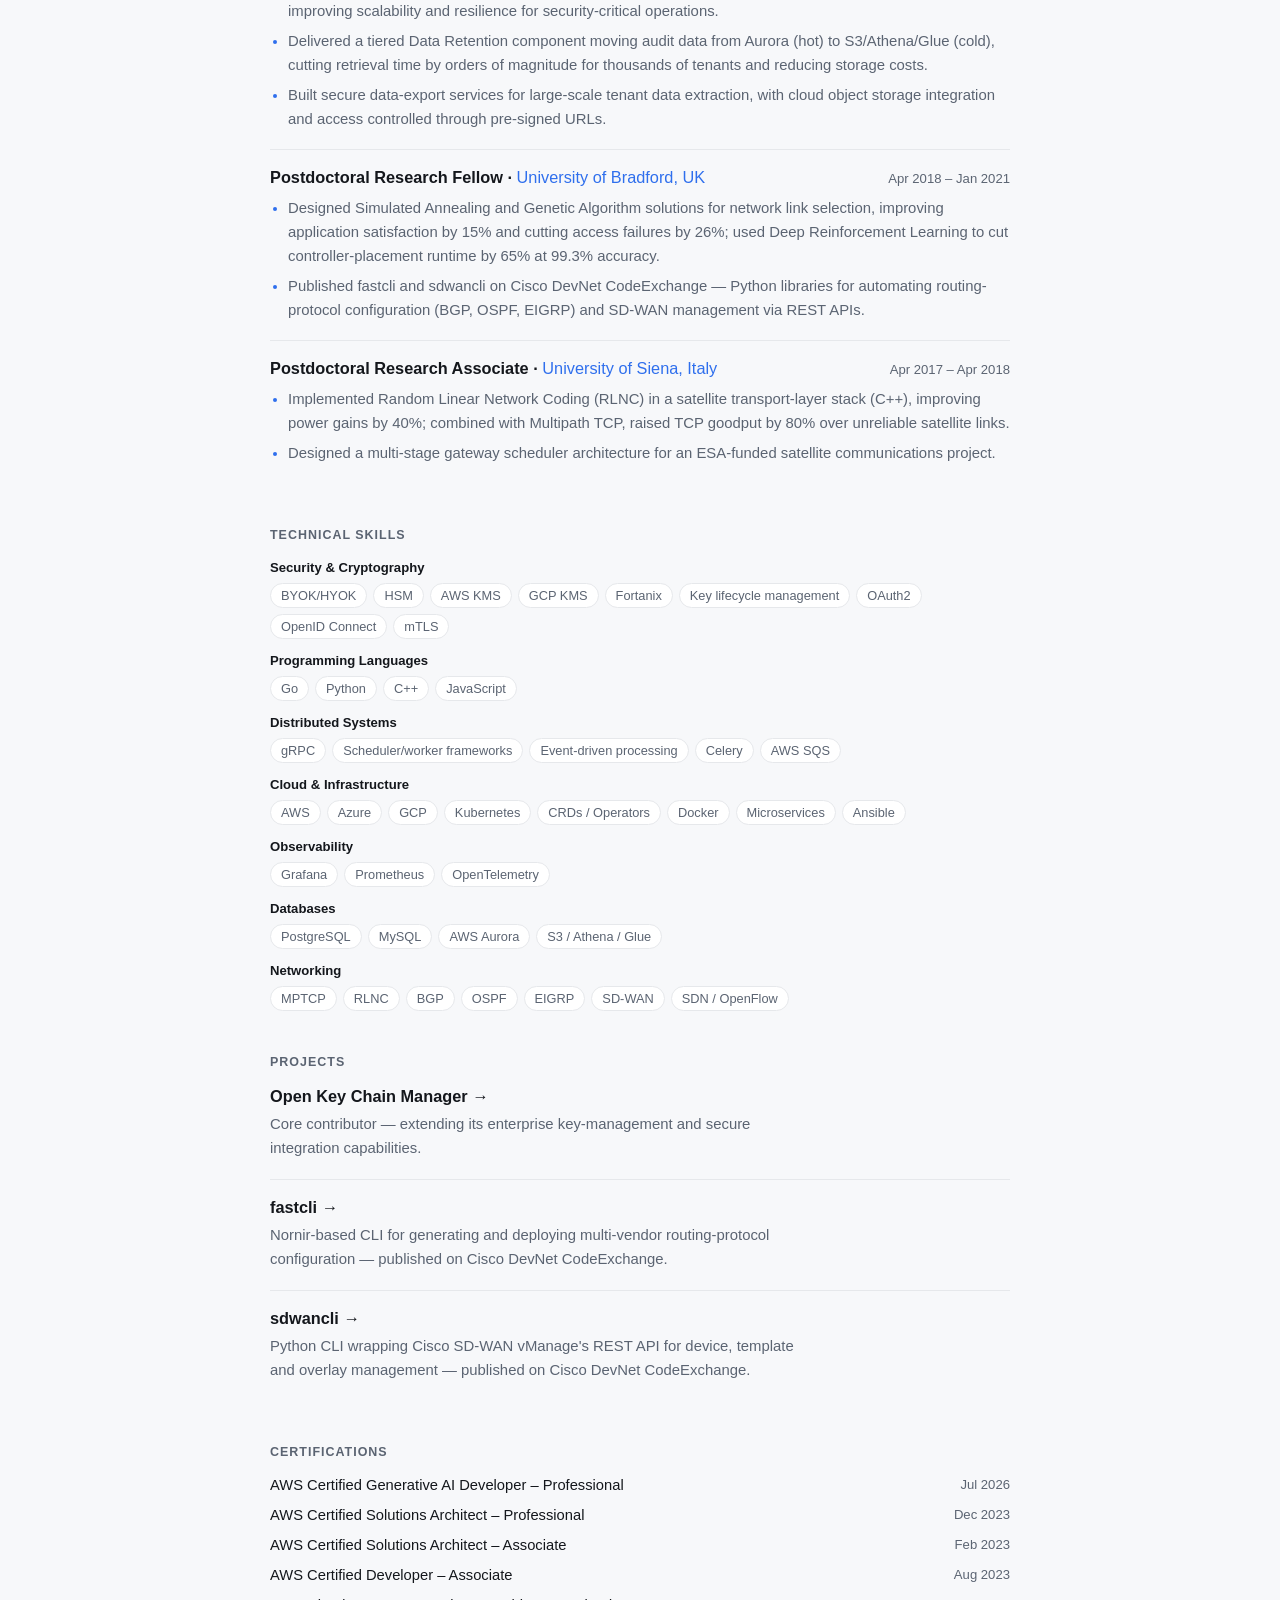
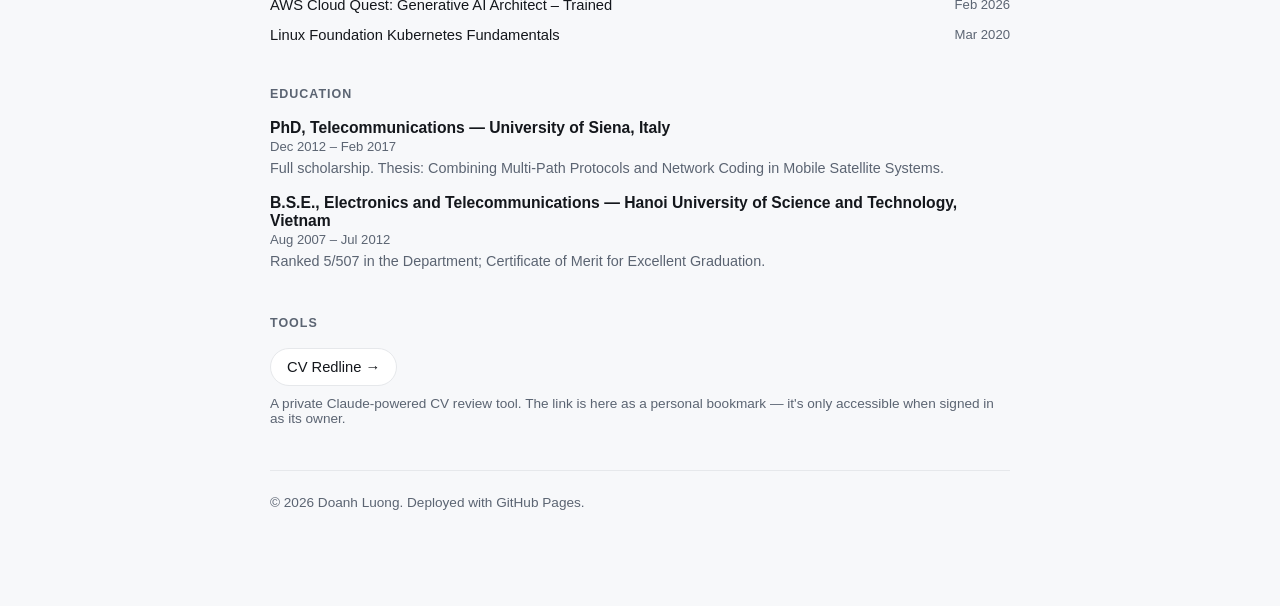
==== commit 199ebece: "Remove commutable-to-London note from location line Co-Authored-By: Claude Sonnet 5 <noreply@anthrop" ====
--- a/index.html
+++ b/index.html
@@ -36,7 +36,7 @@
       <div class="avatar">DL</div>
       <h1>Doanh Luong</h1>
       <p class="role-line">Senior Software Engineer, SAP</p>
-      <p class="location-line">Rugby, UK (commutable to London)</p>
+      <p class="location-line">Rugby, UK</p>
       <p class="tagline">Building secure, cloud-native key-management systems for thousands of enterprise tenants — BYOK/HYOK encryption, distributed schedulers, and compliance infrastructure across AWS, Azure, GCP and Kubernetes. PhD in networking protocols before industry.</p>
       <div class="links" style="margin-top: 6px;">
         <a href="mailto:kimdoanh89@gmail.com">Email</a>
--- a/style.css
+++ b/style.css
@@ -14,12 +14,12 @@
 }
 @media (prefers-color-scheme: light) {
   :root:not([data-theme="dark"]) {
-    --bg: #fbf1e2;
-    --bg-elev: #fffaf1;
-    --text: #201c15;
-    --muted: #6b6250;
+    --bg: #f7f8fa;
+    --bg-elev: #ffffff;
+    --text: #14171c;
+    --muted: #5b6472;
     --accent: #2f6fed;
-    --border: #e6dcc6;
+    --border: #e6e8eb;
   }
 }
 :root[data-theme="dark"] {
@@ -29,6 +29,14 @@
   --muted: #a89b84;
   --accent: #6ea8fe;
   --border: #362f22;
+}
+:root[data-theme="light"] {
+  --bg: #f7f8fa;
+  --bg-elev: #ffffff;
+  --text: #14171c;
+  --muted: #5b6472;
+  --accent: #2f6fed;
+  --border: #e6e8eb;
 }
 * { box-sizing: border-box; }
 html {
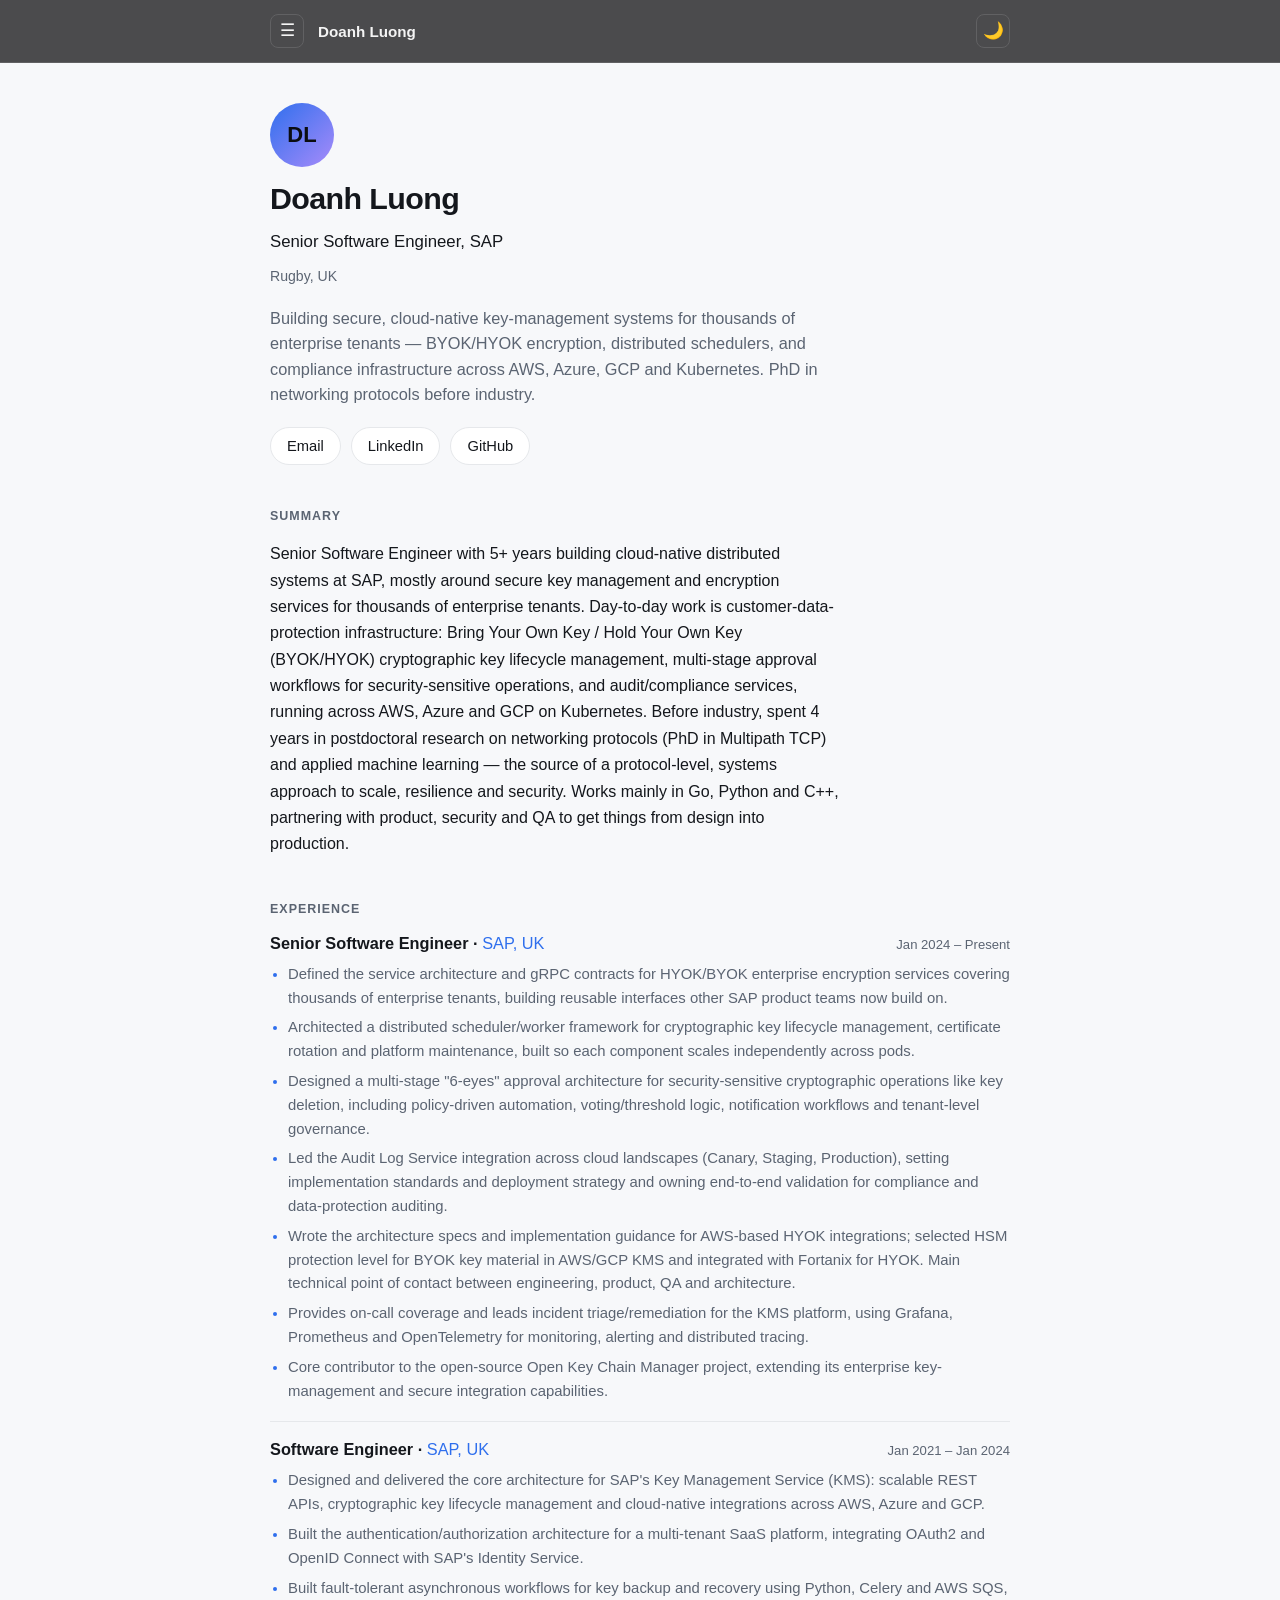
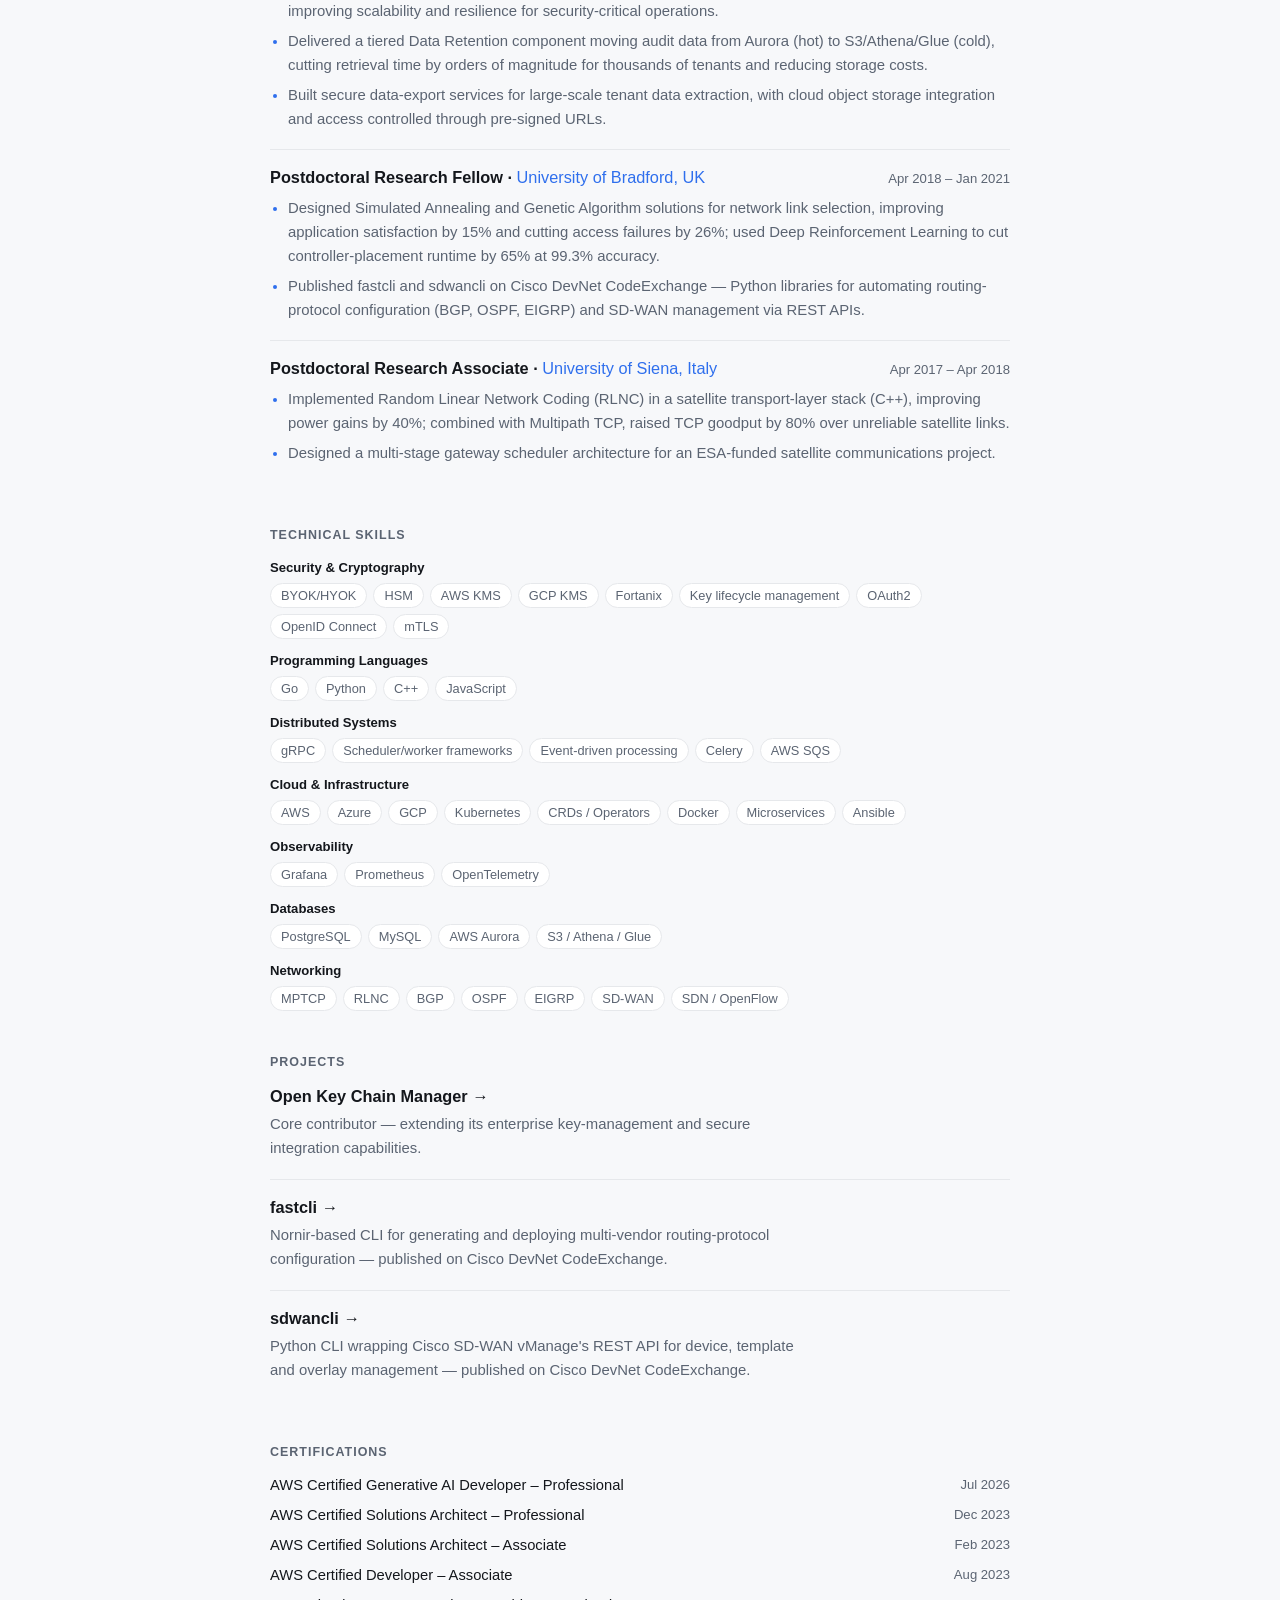
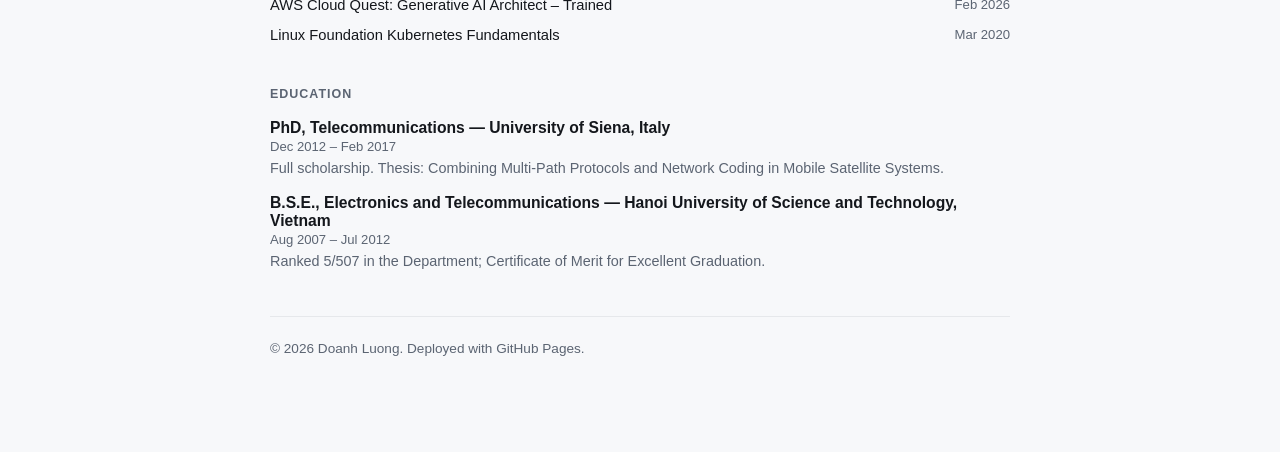
==== commit ee6489c9: "Remove Tools/CV Redline section from portfolio Not related to the portfolio's job-application purpos" ====
--- a/index.html
+++ b/index.html
@@ -211,14 +211,6 @@
       </div>
     </section>
 
-    <section id="tools">
-      <h2>Tools</h2>
-      <div class="links">
-        <a href="https://claude.ai/artifact/U8165y3hWyXyZbnRxnXsaL" target="_blank" rel="noopener">CV Redline &rarr;</a>
-      </div>
-      <p class="note">A private Claude-powered CV review tool. The link is here as a personal bookmark &mdash; it's only accessible when signed in as its owner.</p>
-    </section>
-
     <footer>
       &copy; <span id="year"></span> Doanh Luong. Deployed with GitHub Pages.
     </footer>
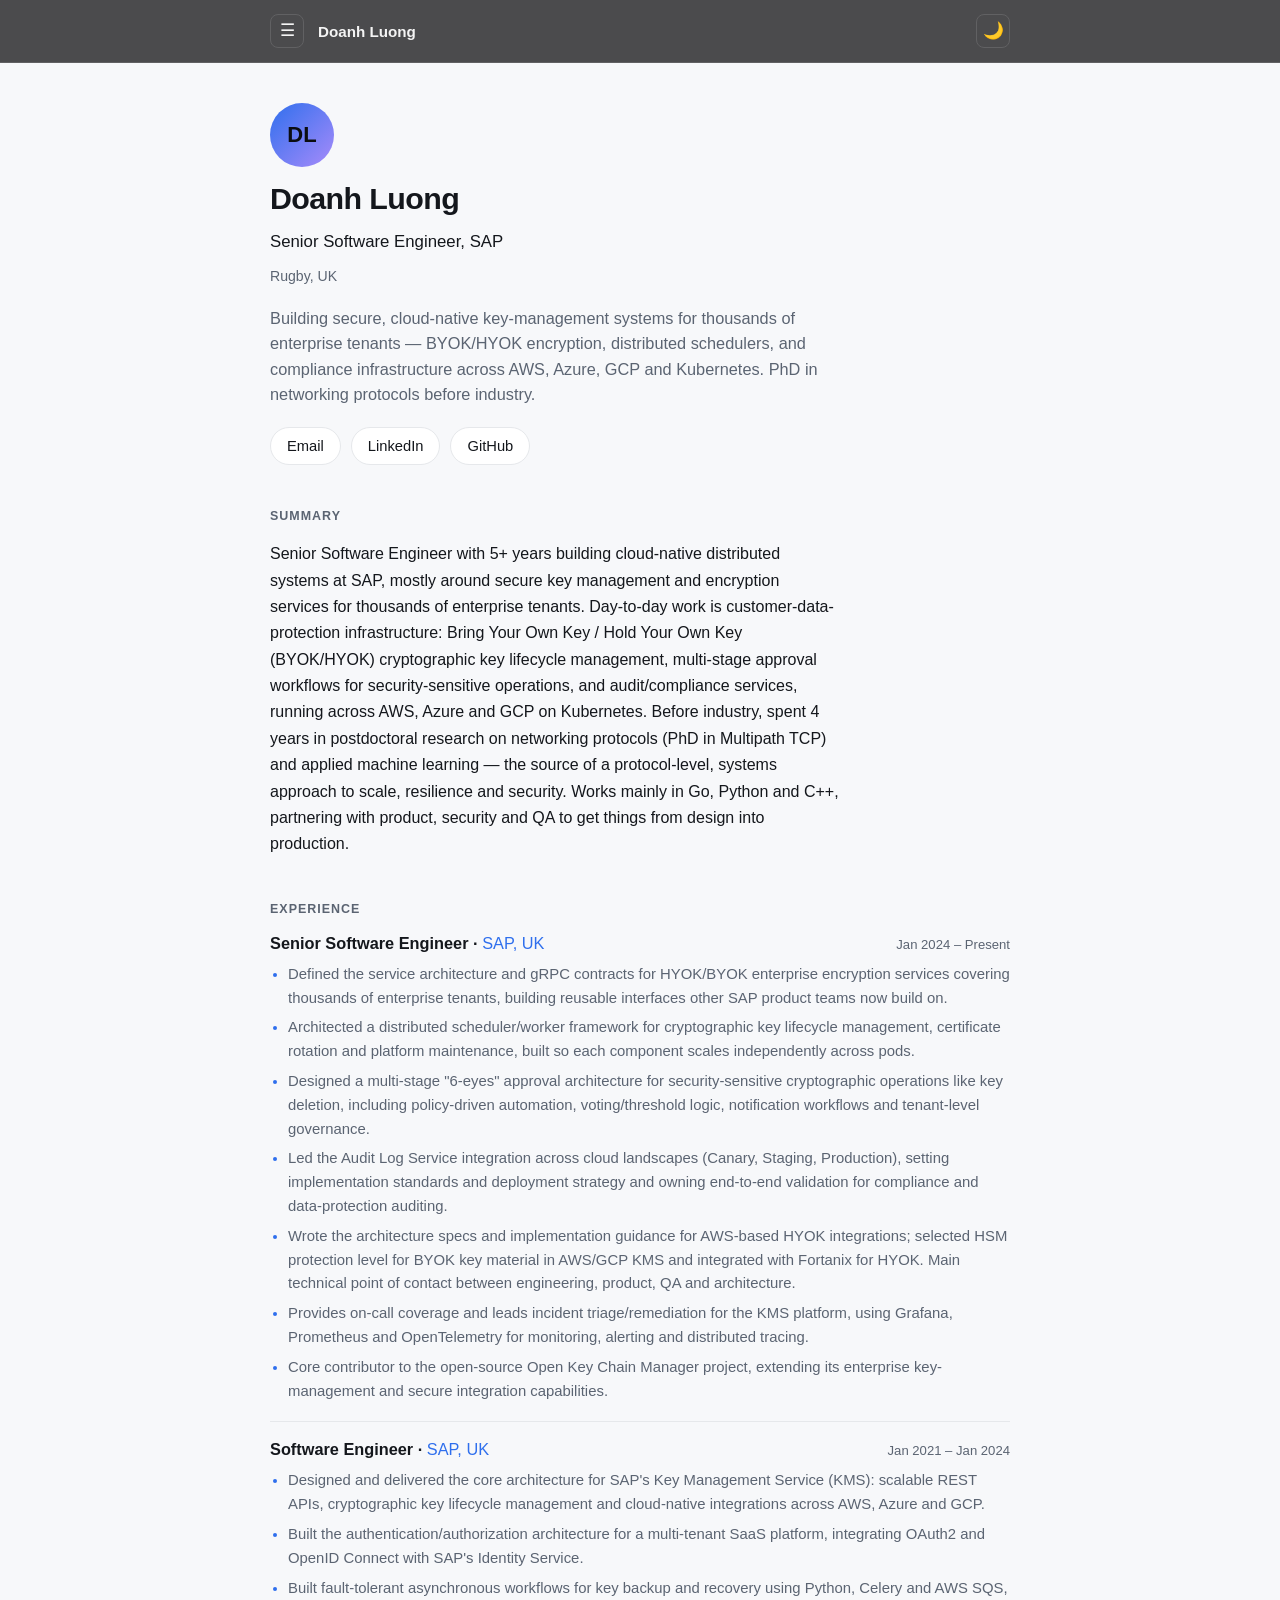
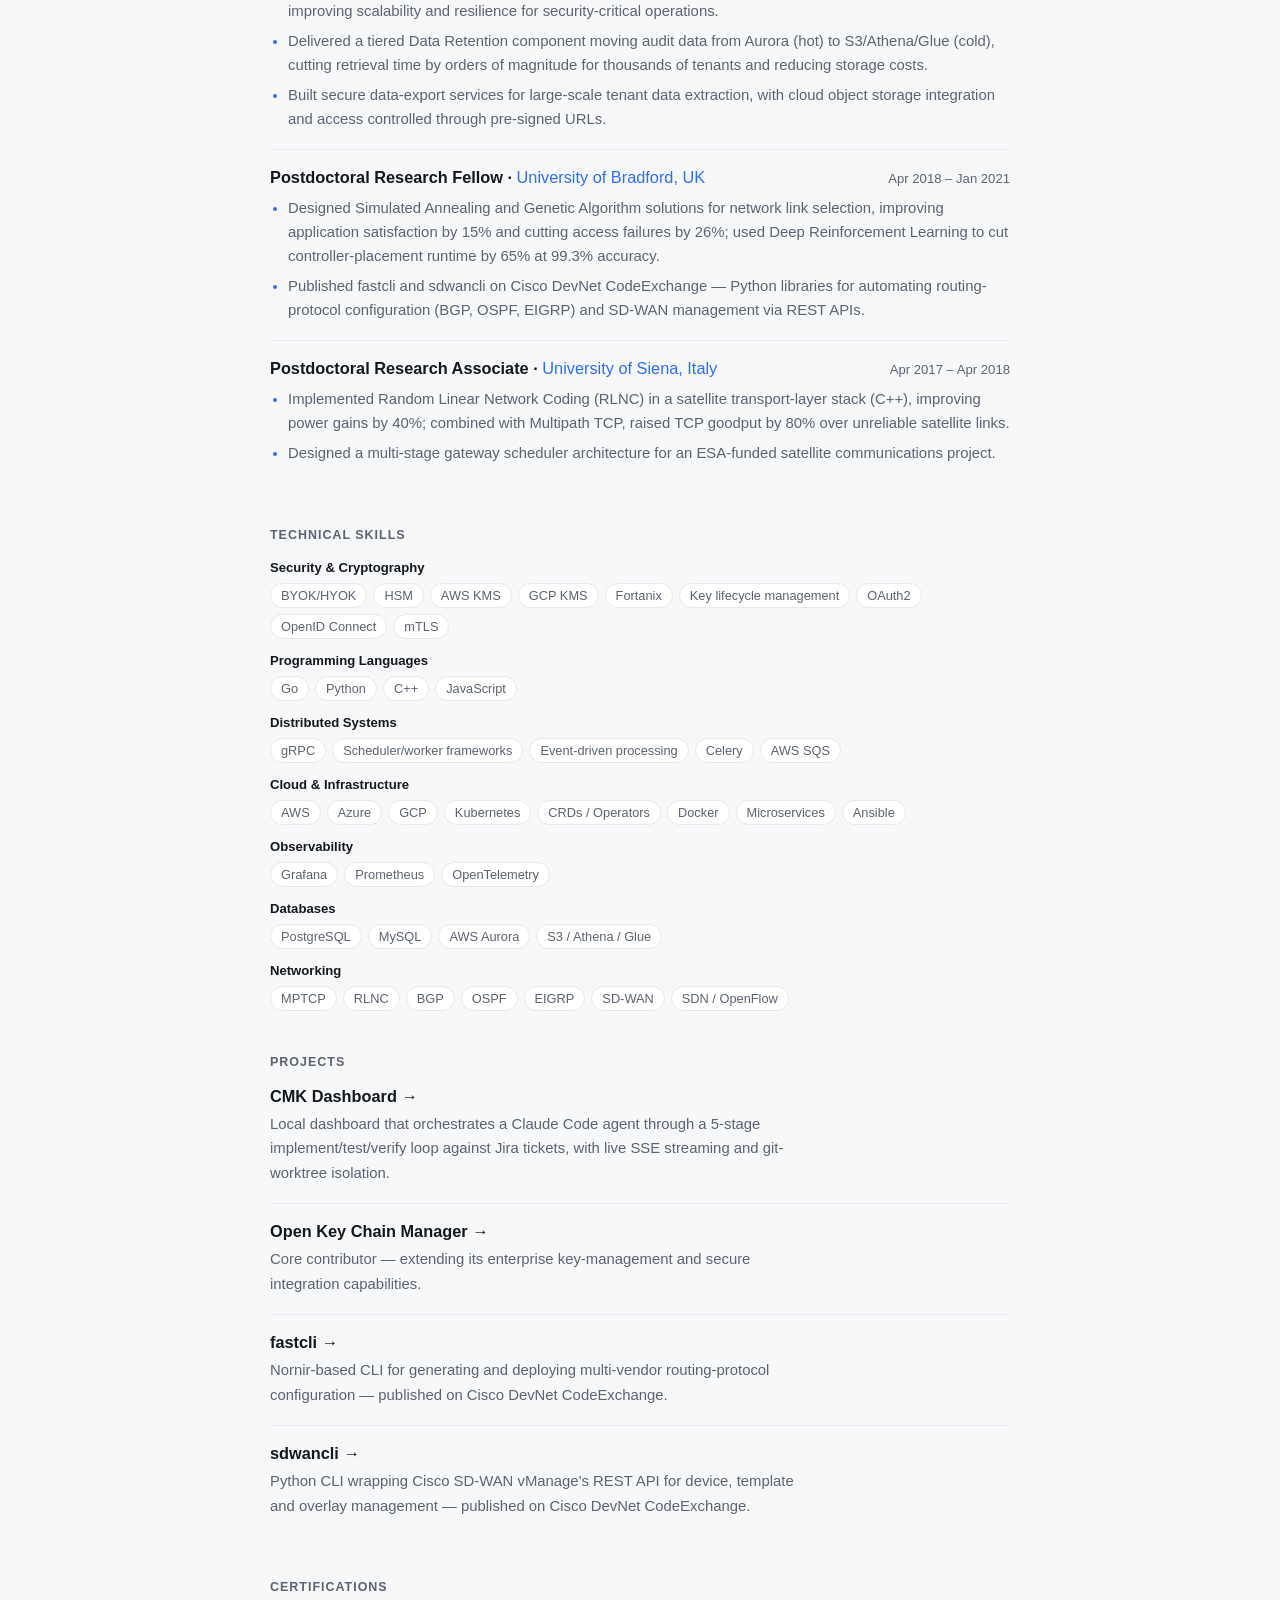
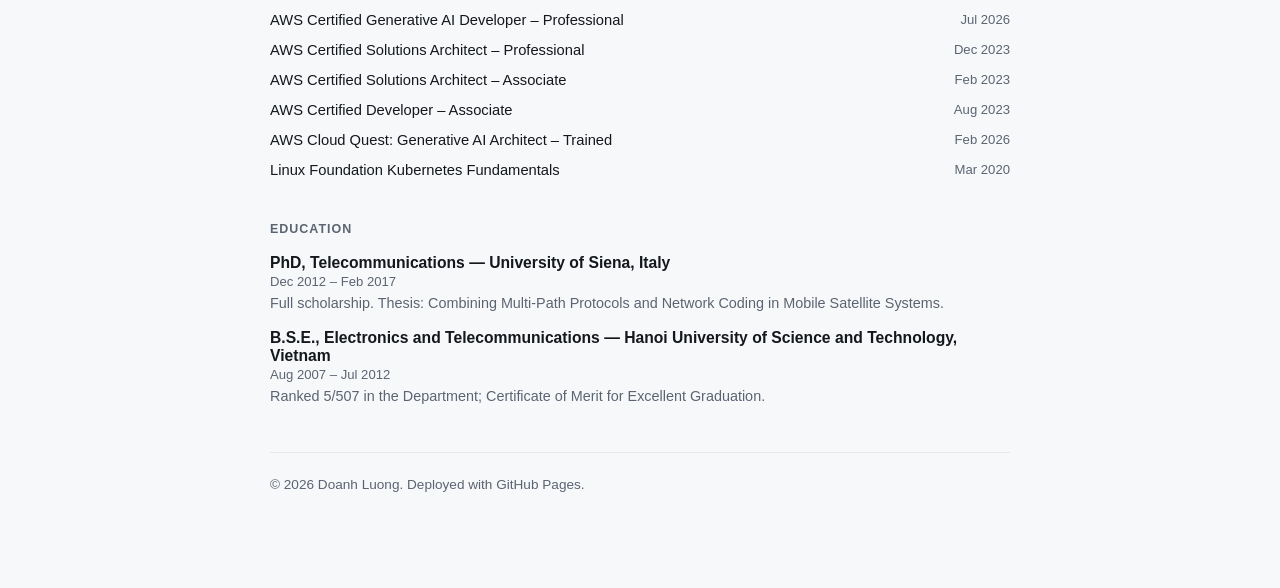
==== commit 48e6b638: "Add CMK Dashboard project case study" ====
--- a/index.html
+++ b/index.html
@@ -165,6 +165,12 @@
       <h2>Projects</h2>
       <div class="entry">
         <div class="entry-head">
+          <p class="entry-title"><a href="projects/cmk-dashboard.html">CMK Dashboard &rarr;</a></p>
+        </div>
+        <p class="body" style="color: var(--muted); font-size: 0.93rem;">Local dashboard that orchestrates a Claude Code agent through a 5-stage implement/test/verify loop against Jira tickets, with live SSE streaming and git-worktree isolation.</p>
+      </div>
+      <div class="entry">
+        <div class="entry-head">
           <p class="entry-title"><a href="projects/openkcm-cmk.html">Open Key Chain Manager &rarr;</a></p>
         </div>
         <p class="body" style="color: var(--muted); font-size: 0.93rem;">Core contributor — extending its enterprise key-management and secure integration capabilities.</p>
